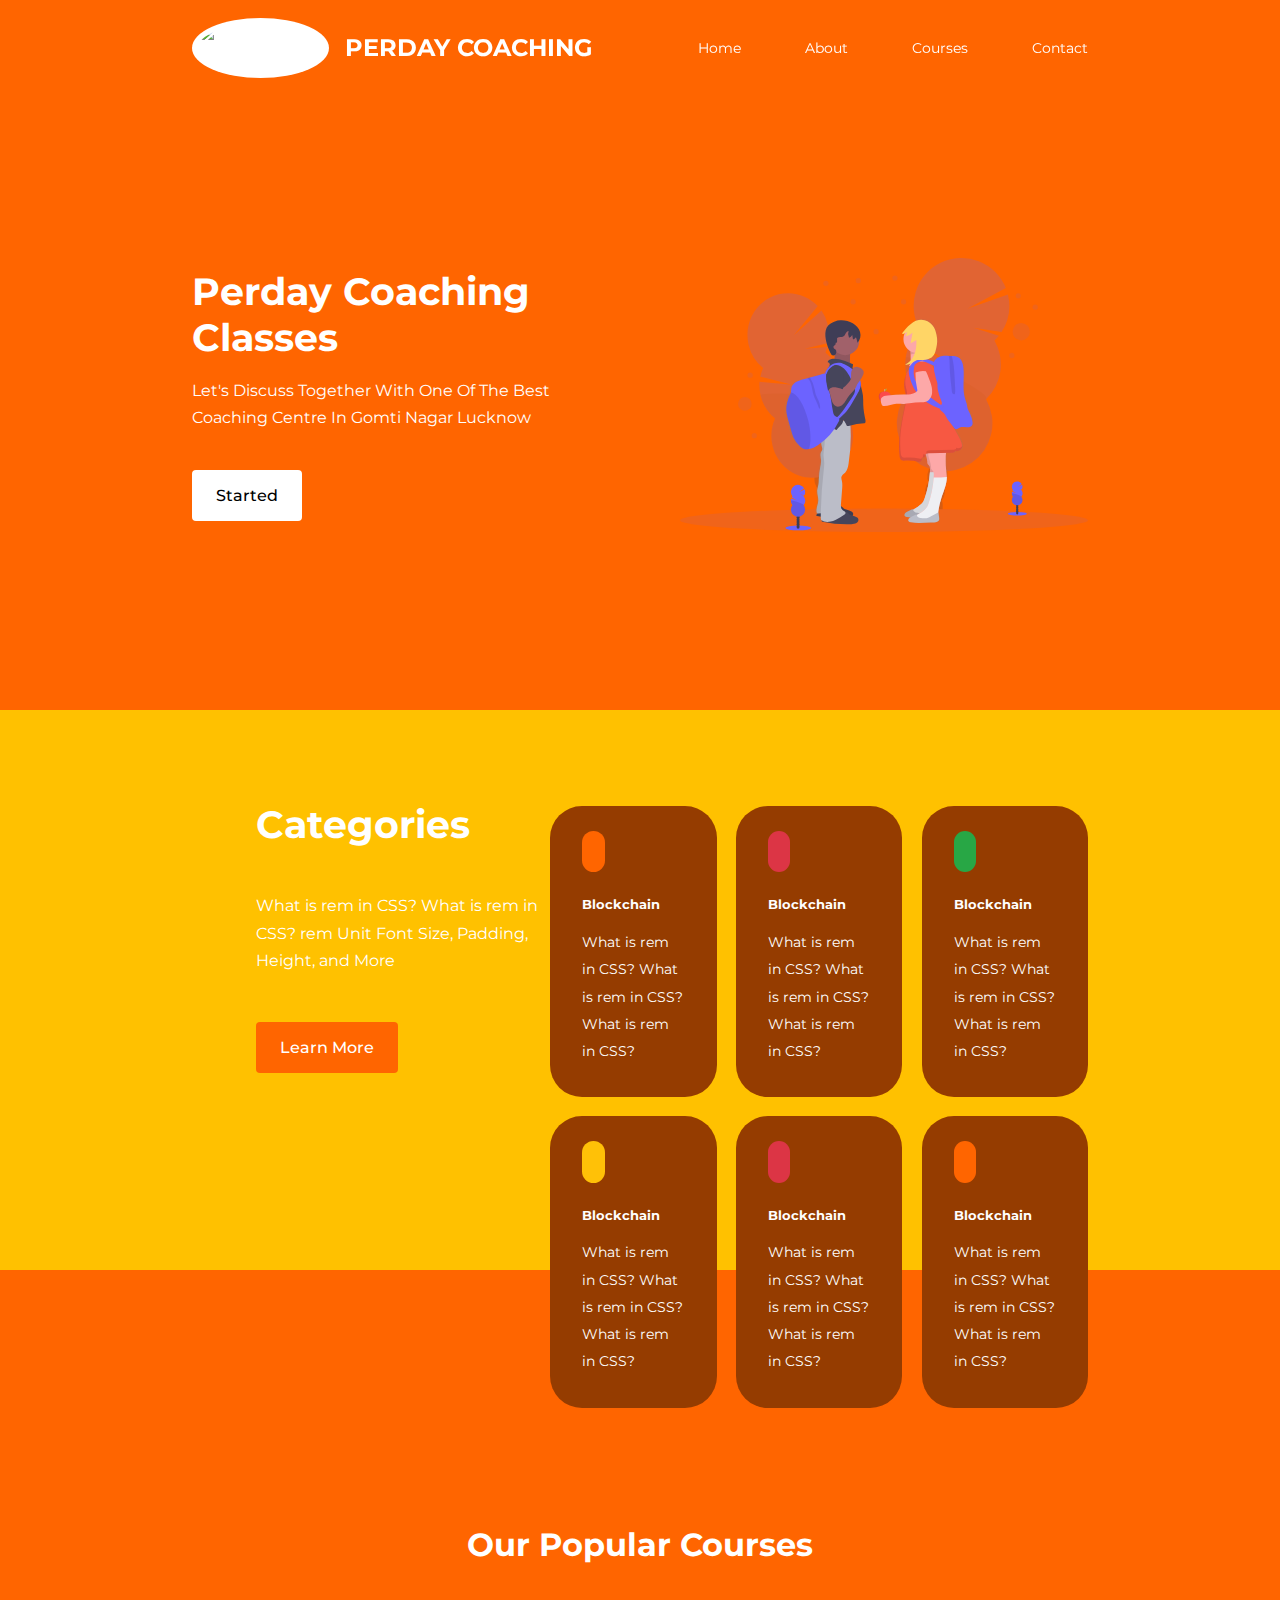
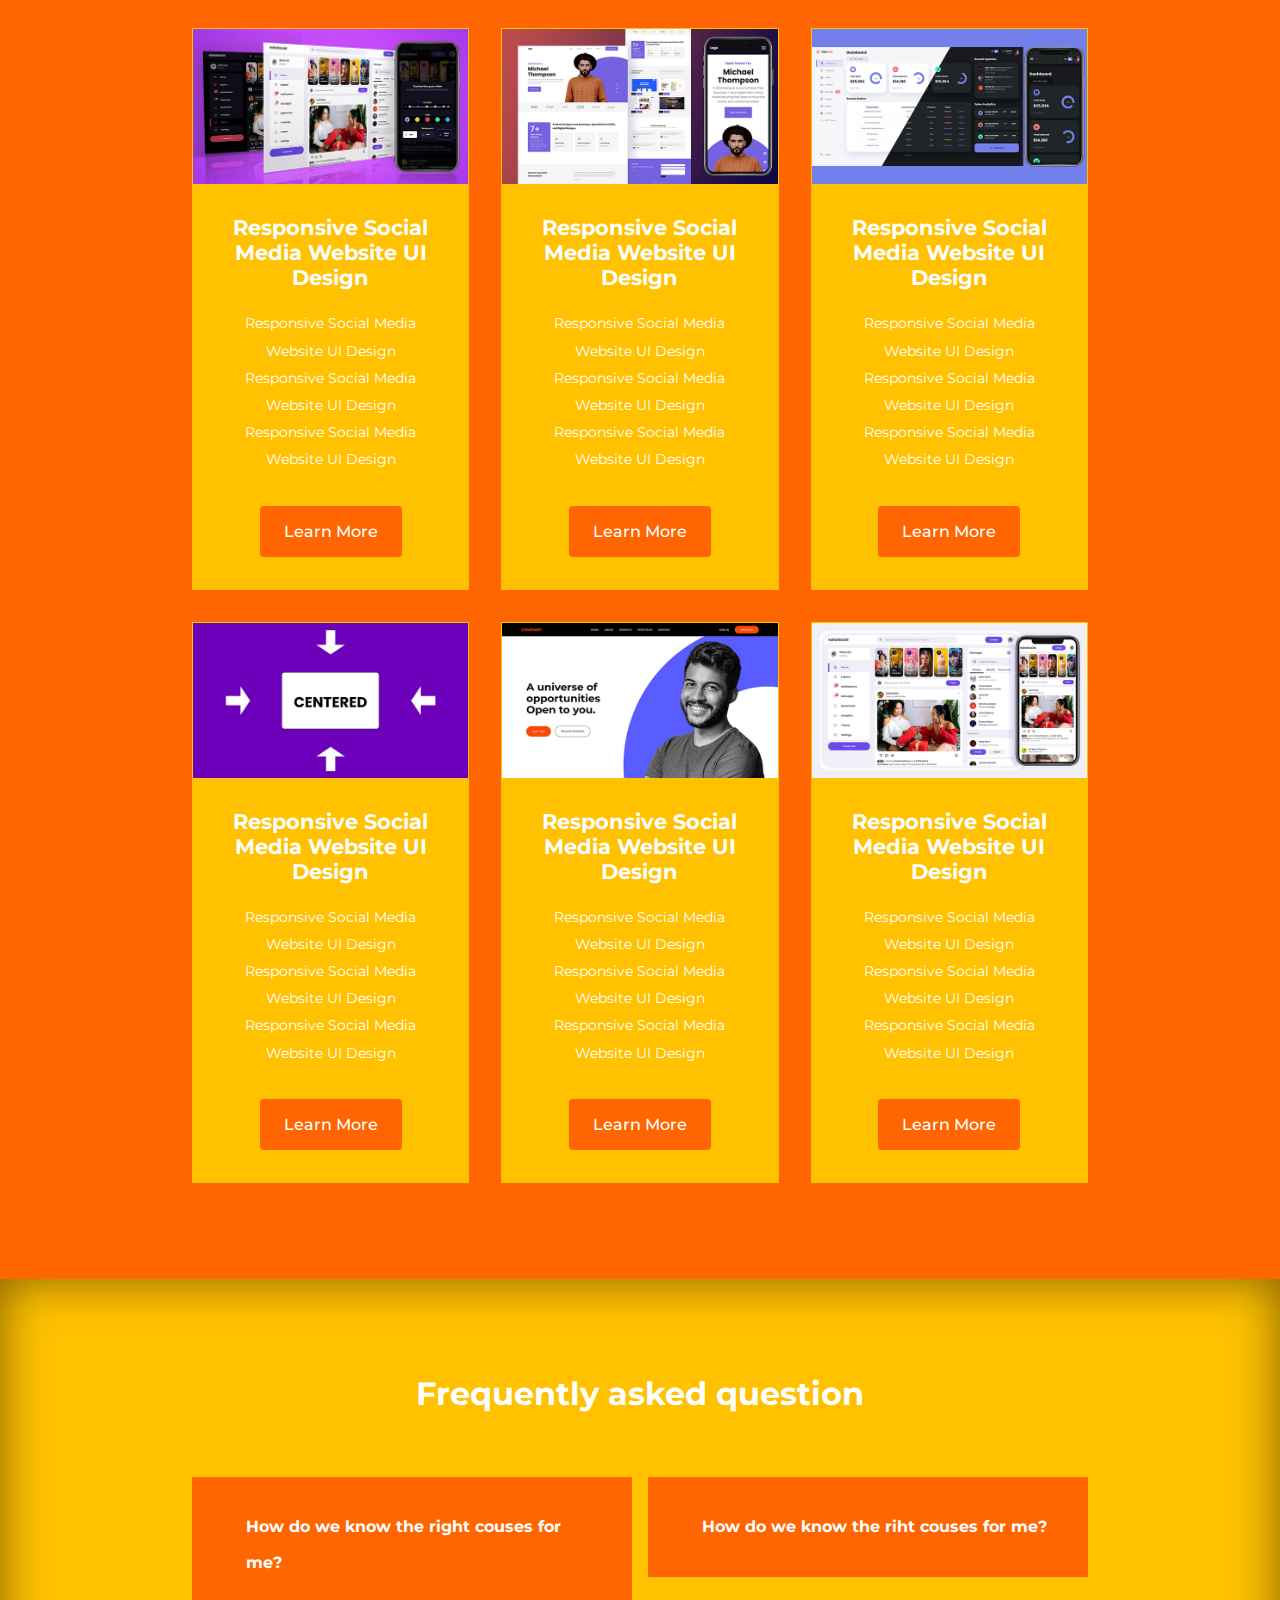
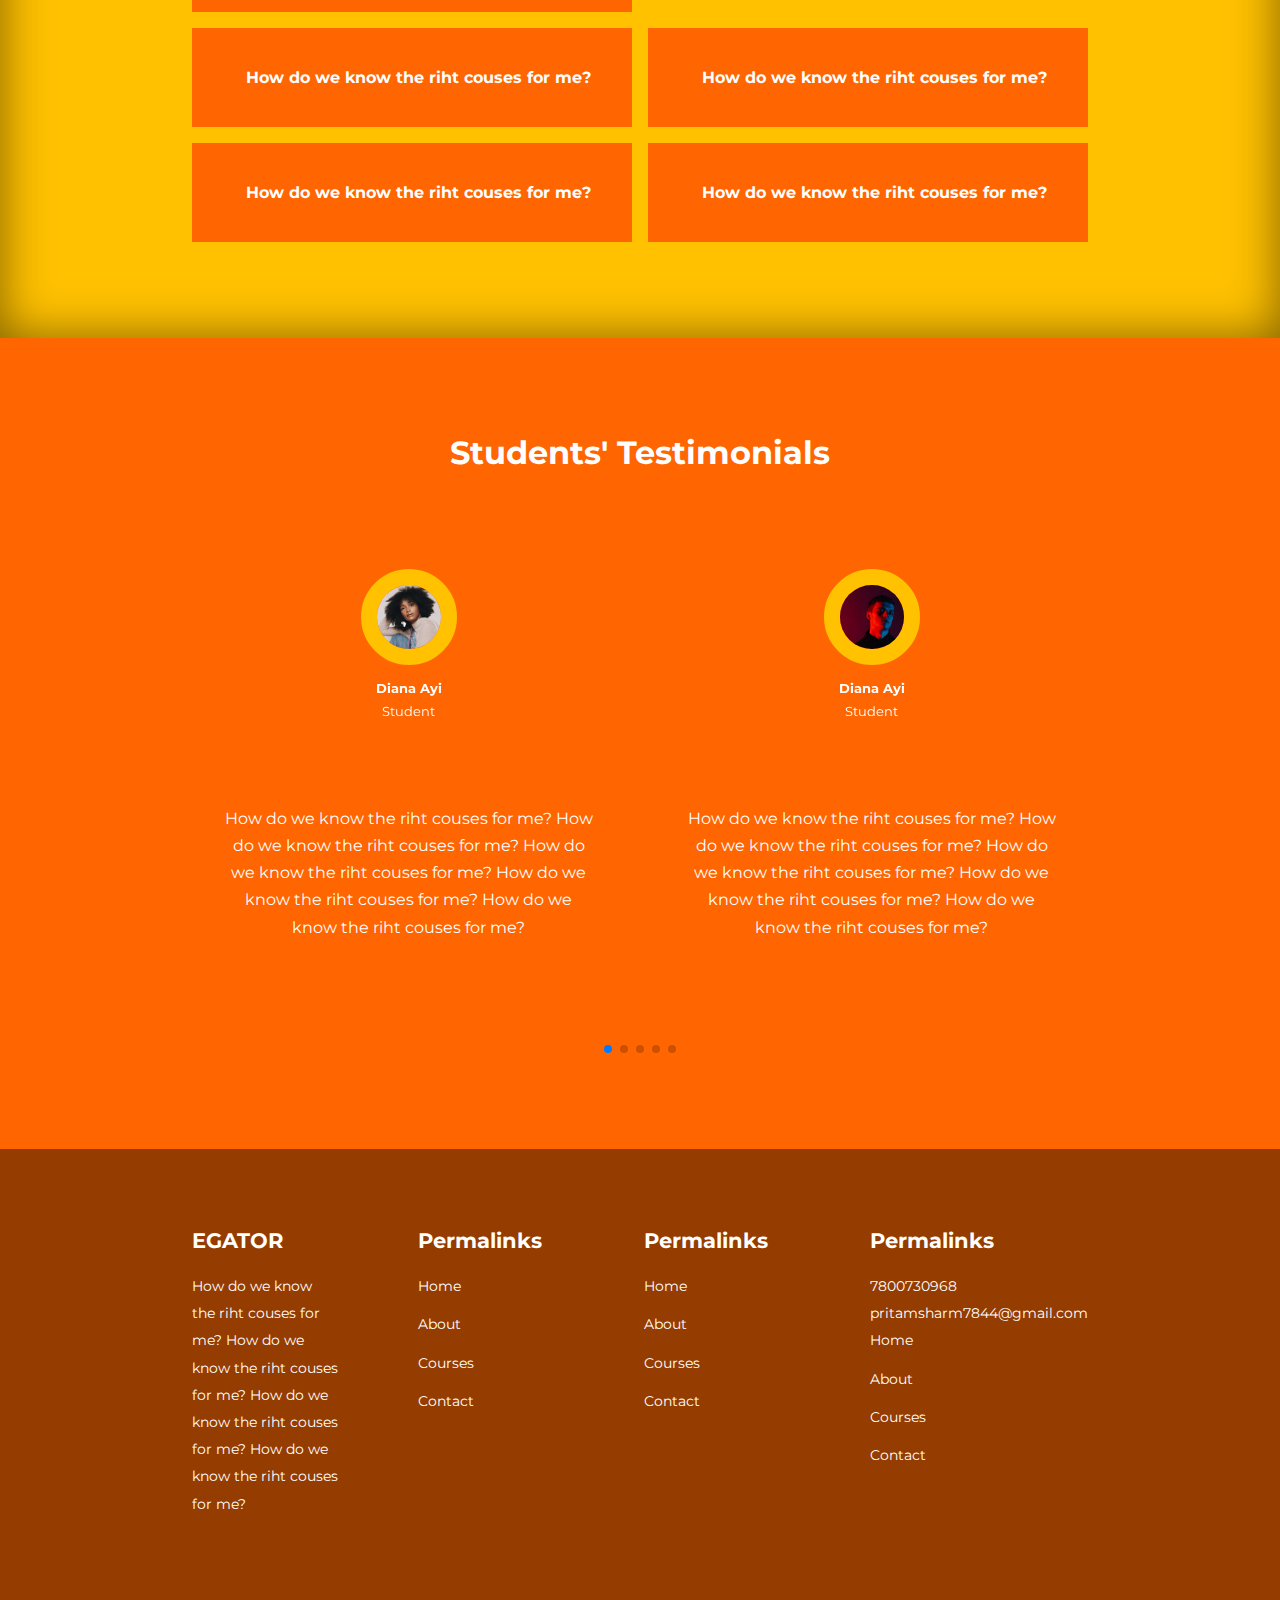
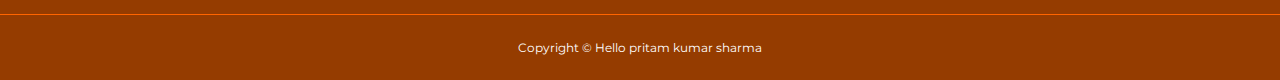
==== index.html @ e7615812 "Your commit message here" ====
<!DOCTYPE html>
<html lang="en">
  <head>
    <meta charset="UTF-8" />
    <meta name="viewport" content="width=device-width, initial-scale=1.0" />
    <title>Perday Coaching</title>
    <link rel="stylesheet" href="./css/style.css" />
    <link
      rel="stylesheet"
      href="https://unicons.iconscout.com/release/v4.0.8/css/line.css"
    />

    <link rel="preconnect" href="https://fonts.googleapis.com" />
    <link rel="preconnect" href="https://fonts.gstatic.com" crossorigin />
    <link
      href="https://fonts.googleapis.com/css2?family=Montserrat:wght@300;400;500;600;700;800;900&display=swap"
      rel="stylesheet"
    />

    <link
      rel="stylesheet"
      href="https://cdn.jsdelivr.net/npm/swiper@10/swiper-bundle.min.css"
    />
  </head>

  <body>
    <!-- <h1>This is my first education website</h1> -->
    <nav>
      <div class="container nav_container">
        <div class="nav_logo">
          <a href="index.html">
            <img
              src="../Pr1_EduResponsive/assets/logocoac.png"
              alt="SurfEdu Logo"
            />
          </a>
          <span class="nav_heading"><b>PERDAY COACHING</b></span>
        </div>
        <ul class="nav_menu">
          <li><a href="index.html">Home</a></li>
          <li><a href="about.html">About</a></li>
          <li><a href="index.html">Courses</a></li>
          <li><a href="contact.html">Contact</a></li>
        </ul>
        <button id="open-menu-btn"><i class="uil uil-bars"></i></button>
        <button id="close-menu-btn"><i class="uil uil-multiply"></i></button>
      </div>
    </nav>

    <!-- End of Navbar -->

    <header>
      <div class="container header_container">
        <div class="header_left">
          <h1>Perday Coaching Classes</h1>
          <p>
            Let's Discuss Together With One Of The Best Coaching Centre In Gomti
            Nagar Lucknow
          </p>
          <a
            href="courses.html"
            style="background-color: white; color: black"
            class="btn btn-primary"
            >Started</a
          >
        </div>
        <div class="header_right-image">
          <img src="./images/header.svg" />
        </div>
      </div>
    </header>

    <!-- End of Header?? -->

    <section class="categories">
      <div class="container categories_container">
        <div class="categories_left">
          <h1>Categories</h1>
          <p>
            What is rem in CSS? What is rem in CSS? rem Unit Font Size, Padding,
            Height, and More
          </p>
          <a href="#" class="btn">Learn More</a>
        </div>

        <div class="categories_right">
          <article class="category">
            <span class="category_icon"
              ><i class="uil uil-bitcoin-circle"></i>
            </span>
            <h5>Blockchain</h5>
            <p>What is rem in CSS? What is rem in CSS? What is rem in CSS?</p>
          </article>
          <article class="category">
            <span class="category_icon"
              ><i class="uil uil-bitcoin-circle"></i>
            </span>
            <h5>Blockchain</h5>
            <p>What is rem in CSS? What is rem in CSS? What is rem in CSS?</p>
          </article>
          <article class="category">
            <span class="category_icon"
              ><i class="uil uil-bitcoin-circle"></i>
            </span>
            <h5>Blockchain</h5>
            <p>What is rem in CSS? What is rem in CSS? What is rem in CSS?</p>
          </article>
          <article class="category">
            <span class="category_icon"
              ><i class="uil uil-bitcoin-circle"></i>
            </span>
            <h5>Blockchain</h5>
            <p>What is rem in CSS? What is rem in CSS? What is rem in CSS?</p>
          </article>
          <article class="category">
            <span class="category_icon"
              ><i class="uil uil-bitcoin-circle"></i>
            </span>
            <h5>Blockchain</h5>
            <p>What is rem in CSS? What is rem in CSS? What is rem in CSS?</p>
          </article>
          <article class="category">
            <span class="category_icon"
              ><i class="uil uil-bitcoin-circle"></i>
            </span>
            <h5>Blockchain</h5>
            <p>What is rem in CSS? What is rem in CSS? What is rem in CSS?</p>
          </article>
        </div>
      </div>
    </section>

    <!-- end of categories -->

    <section class="courses">
      <h2>Our Popular Courses</h2>

      <div class="container courses_container">
        <article class="course">
          <div class="course_image">
            <img src="./images/course1.jpg" />
          </div>
          <div class="course_info">
            <h4>Responsive Social Media Website UI Design</h4>
            <p>
              Responsive Social Media Website UI Design Responsive Social Media
              Website UI Design Responsive Social Media Website UI Design
            </p>
            <a href="courses.html" class="btn btn-primary">Learn More</a>
          </div>
        </article>
        <article class="course">
          <div class="course_image">
            <img src="./images/course2.jpg" />
          </div>
          <div class="course_info">
            <h4>Responsive Social Media Website UI Design</h4>
            <p>
              Responsive Social Media Website UI Design Responsive Social Media
              Website UI Design Responsive Social Media Website UI Design
            </p>
            <a href="courses.html" class="btn btn-primary">Learn More</a>
          </div>
        </article>
        <article class="course">
          <div class="course_image">
            <img src="./images/course3.jpg" />
          </div>
          <div class="course_info">
            <h4>Responsive Social Media Website UI Design</h4>
            <p>
              Responsive Social Media Website UI Design Responsive Social Media
              Website UI Design Responsive Social Media Website UI Design
            </p>
            <a href="courses.html" class="btn btn-primary">Learn More</a>
          </div>
        </article>
        <article class="course">
          <div class="course_image">
            <img src="./images/course4.jpg" />
          </div>
          <div class="course_info">
            <h4>Responsive Social Media Website UI Design</h4>
            <p>
              Responsive Social Media Website UI Design Responsive Social Media
              Website UI Design Responsive Social Media Website UI Design
            </p>
            <a href="courses.html" class="btn btn-primary">Learn More</a>
          </div>
        </article>
        <article class="course">
          <div class="course_image">
            <img src="./images/course5.jpg" />
          </div>
          <div class="course_info">
            <h4>Responsive Social Media Website UI Design</h4>
            <p>
              Responsive Social Media Website UI Design Responsive Social Media
              Website UI Design Responsive Social Media Website UI Design
            </p>
            <a href="courses.html" class="btn btn-primary">Learn More</a>
          </div>
        </article>
        <article class="course">
          <div class="course_image">
            <img src="./images/course6.jpg" />
          </div>
          <div class="course_info">
            <h4>Responsive Social Media Website UI Design</h4>
            <p>
              Responsive Social Media Website UI Design Responsive Social Media
              Website UI Design Responsive Social Media Website UI Design
            </p>
            <a href="courses.html" class="btn btn-primary">Learn More</a>
          </div>
        </article>
      </div>
    </section>

    <!-- End of courses -->

    <section class="faqs">
      <h2>Frequently asked question</h2>
      <div class="container faqs_container">
        <article class="faq">
          <div class="faq_icon"><i class="uil uil-plus"></i></div>
          <div class="faq_icon">
            <h4>How do we know the right couses for me?</h4>
            <p>
              How do we know the right couses for me? How do we know the right
              couses for me? How do we know the right couses for me? How do we
              know the right couses for me? How do we know the right couses for
              me?
            </p>
          </div>
        </article>

        <article class="faq">
          <div class="faq_icon"><i class="uil uil-plus"></i></div>
          <div class="faq_icon">
            <h4>How do we know the riht couses for me?</h4>
            <p>
              How do we know the riht couses for me? How do we know the riht
              couses for me? How do we know the riht couses for me? How do we
              know the riht couses for me? How do we know the riht couses for
              me?
            </p>
          </div>
        </article>

        <article class="faq">
          <div class="faq_icon"><i class="uil uil-plus"></i></div>
          <div class="faq_icon">
            <h4>How do we know the riht couses for me?</h4>
            <p>
              How do we know the riht couses for me? How do we know the riht
              couses for me? How do we know the riht couses for me? How do we
              know the riht couses for me? How do we know the riht couses for
              me?
            </p>
          </div>
        </article>

        <article class="faq">
          <div class="faq_icon"><i class="uil uil-plus"></i></div>
          <div class="faq_icon">
            <h4>How do we know the riht couses for me?</h4>
            <p>
              How do we know the riht couses for me? How do we know the riht
              couses for me? How do we know the riht couses for me? How do we
              know the riht couses for me? How do we know the riht couses for
              me?
            </p>
          </div>
        </article>

        <article class="faq">
          <div class="faq_icon"><i class="uil uil-plus"></i></div>
          <div class="faq_icon">
            <h4>How do we know the riht couses for me?</h4>
            <p>
              How do we know the riht couses for me? How do we know the riht
              couses for me? How do we know the riht couses for me? How do we
              know the riht couses for me? How do we know the riht couses for
              me?
            </p>
          </div>
        </article>

        <article class="faq">
          <div class="faq_icon"><i class="uil uil-plus"></i></div>
          <div class="faq_icon">
            <h4>How do we know the riht couses for me?</h4>
            <p>
              How do we know the riht couses for me? How do we know the riht
              couses for me? How do we know the riht couses for me? How do we
              know the riht couses for me? How do we know the riht couses for
              me?
            </p>
          </div>
        </article>
      </div>
    </section>

    <!-- this is end of faqs -->

    <section class="container testimonials_container mySwiper">
      <h2>Students' Testimonials</h2>
      <div class="swiper-wrapper">
        <article class="testimonial swiper-slide">
          <div class="avatar">
            <img src="./images/avatar1.jpg" alt="" />
          </div>
          <div class="testimonial_info">
            <h5>Diana Ayi</h5>
            <small>Student</small>
            <div class="testimonial_body">
              <p>
                How do we know the riht couses for me? How do we know the riht
                couses for me? How do we know the riht couses for me? How do we
                know the riht couses for me? How do we know the riht couses for
                me?
              </p>
            </div>
          </div>
        </article>

        <article class="testimonial swiper-slide">
          <div class="avatar">
            <img src="./images/avatar2.jpg" alt="" />
          </div>
          <div class="testimonial_info">
            <h5>Diana Ayi</h5>
            <small>Student</small>
            <div class="testimonial_body">
              <p>
                How do we know the riht couses for me? How do we know the riht
                couses for me? How do we know the riht couses for me? How do we
                know the riht couses for me? How do we know the riht couses for
                me?
              </p>
            </div>
          </div>
        </article>

        <article class="testimonial swiper-slide">
          <div class="avatar">
            <img src="./images/avatar3.jpg" alt="" />
          </div>
          <div class="testimonial_info">
            <h5>Diana Ayi</h5>
            <small>Student</small>
            <div class="testimonial_body">
              <p>
                How do we know the riht couses for me? How do we know the riht
                couses for me? How do we know the riht couses for me? How do we
                know the riht couses for me? How do we know the riht couses for
                me?
              </p>
            </div>
          </div>
        </article>

        <article class="testimonial swiper-slide">
          <div class="avatar">
            <img src="./images/avatar4.jpg" alt="" />
          </div>
          <div class="testimonial_info">
            <h5>Diana Ayi</h5>
            <small>Student</small>
            <div class="testimonial_body">
              <p>
                How do we know the riht couses for me? How do we know the riht
                couses for me? How do we know the riht couses for me? How do we
                know the riht couses for me? How do we know the riht couses for
                me?
              </p>
            </div>
          </div>
        </article>

        <article class="testimonial swiper-slide">
          <div class="avatar">
            <img src="./images/avatar5.jpg" alt="" />
          </div>
          <div class="testimonial_info">
            <h5>Diana Ayi</h5>
            <small>Student</small>
            <div class="testimonial_body">
              <p>
                How do we know the riht couses for me? How do we know the riht
                couses for me? How do we know the riht couses for me? How do we
                know the riht couses for me? How do we know the riht couses for
                me?
              </p>
            </div>
          </div>
        </article>

        <article class="testimonial swiper-slide">
          <div class="avatar">
            <img src="./images/avatar6.jpg" alt="" />
          </div>
          <div class="testimonial_info">
            <h5>Diana Ayi</h5>
            <small>Student</small>
            <div class="testimonial_body">
              <p>
                How do we know the riht couses for me? How do we know the riht
                couses for me? How do we know the riht couses for me? How do we
                know the riht couses for me? How do we know the riht couses for
                me?
              </p>
            </div>
          </div>
        </article>
      </div>
      <div class="swiper-pagination"></div>
    </section>

    <footer class="footer">
      <div class="container footer_container">
        <div class="footer_1">
          <a href="index.html" class="footer_logo" a>
            <h4>EGATOR</h4>
          </a>
          <p>
            How do we know the riht couses for me? How do we know the riht
            couses for me? How do we know the riht couses for me? How do we know
            the riht couses for me?
          </p>
        </div>

        <div class="footer_2">
          <h4>Permalinks</h4>
          <ul class="permalinks">
            <li><a href="index.html">Home</a></li>
            <li><a href="index.html">About</a></li>
            <li><a href="index.html">Courses</a></li>
            <li><a href="index.html">Contact</a></li>
          </ul>
        </div>

        <div class="footer_3">
          <h4>Permalinks</h4>
          <!-- <div>
                    <p>7800730968</p>
                    <p>pritamsharm7844@gmail.com  </p>
                </div> -->

          <ul class="permalinks">
            <li><a href="index.html">Home</a></li>
            <li><a href="index.html">About</a></li>
            <li><a href="index.html">Courses</a></li>
            <li><a href="index.html">Contact</a></li>
          </ul>
        </div>

        <div class="footer_3">
          <h4>Permalinks</h4>
          <div>
            <p>7800730968</p>
            <p>pritamsharm7844@gmail.com</p>
          </div>

          <ul class="permalinks">
            <li><a href="index.html">Home</a></li>
            <li><a href="index.html">About</a></li>
            <li><a href="index.html">Courses</a></li>
            <li><a href="index.html">Contact</a></li>
          </ul>
        </div>
      </div>
      <div class="footer_copyright">
        <small>Copyright &copy; Hello pritam kumar sharma </small>
      </div>
    </footer>

    <script src="https://cdn.jsdelivr.net/npm/swiper@10/swiper-bundle.min.js"></script>

    <script src="./main.js"></script>

    <!-- Initialize Swiper -->
    <script>
      var swiper = new Swiper(".mySwiper", {
        slidesPerView: 1,
        spaceBetween: 30,
        pagination: {
          el: ".swiper-pagination",
          clickable: true,
        },
        breakpoints: {
          600: {
            slidesPerView: 2,
          },
        },
      });
    </script>
  </body>
</html>
---- css/style.css ----
* {
    margin: 0;
    padding: 0;
    border: 0;
    outline: 0;
    text-decoration: none;
    list-style: none;
    color: white;
    box-sizing: border-box;

}

:root {
--color-success: #28a745;       /* A more traditional success green */
--color-warning: #ffc107;       /* A more vibrant warning yellow */
--color-danger: #dc3545;        /* A slightly darker red for better readability */
--color-danger-variant: rgba(220, 53, 69, 0.4); /* Adjusted to match the new danger color */
--color-white: #ffffff;         /* Pure white remains unchanged */
--color-light: rgba(255, 255, 255, 0.6); /* Slightly less transparent for better readability */
--color-black: #000000;
  --color-primary: #FF6500;       /* A slightly darker and softer blue */
--color-bg: #FF6500;            /* A dark grey for a neutral background */
--color-bg1: #FFC100;           /* A medium grey for a softer contrast */
--color-bg2: #953c00;   


/* --color-bg2: #ffc107;    */

    --container-width-lg: 70%;
    --container-width-md: 90%;
    --container-width-sm: 94%;

    --transition: all 400ms ease;
    /* font-size: 1rem; */


}

body {
    font-family: "Montserrat", sans-serif;
    line-height: 1.7rem;
    columns: var(--color-white);
    background: var(--color-bg);
}

.container {
    width: var(--container-width-lg);
    margin: 0 auto;

}

section {
    padding: 6rem 0;
}

section h2 {
    text-align: center;
    margin-bottom: 4rem;
}

h1,
h2,
h3,
h4,
h5 {
    line-height: 1.2;

}

h1 {
    font-size: 2.4rem;
}

h2 {
    font-size: 2rem;

}

h3 {
    font-size: 1.6rem;

}

h4 {
    font-size: 1.3rem;

}


a {
    color: var(--color-white);
}

img {
    width: 100%;
    display: block;
    object-fit: cover;
}

.btn {
    display: inline-block;
    background: var(--color-white);
    color: var(--color-black);
    padding: 1rem 2rem;
    border: 1px solid transparent;
    font-weight: 500;
    transition: var(--transition);
}

.btn:hover {
    background: transparent;
    color: white;
    border-color: var(--color-white);

}

.btn-primary {
    background: var(--color-danger);
    color: var(--color-white);

}














/* navbar */


nav {
    background: transparent;
    width: 100%;
    height: 6rem;
    position: fixed;
    top: 0;
    z-index: 11;
    transition: var(--transition);
}

.window-scroll {
    background: var(--color-bg);
    box-shadow: 0 1rem 2rem rgba(0, 0, 0, 0.2);
}

.nav_container {
    height: 100%;
    display: flex;
    justify-content: space-between;
    align-items: center;
}

.nav_logo {
    display: flex;
    align-items: center;
}

.nav_logo img {
    height: 60px; /* Adjust the height as needed */
    width: auto;  /* Maintain aspect ratio */
    background-color: #ffffff;
    padding: 6px;
    border-radius: 50%;
}

.nav_heading {
    font-size: 1.5rem; /* Adjust the size as needed */
    color: var(--color-white);
    margin-left: 1rem; /* Space between the logo and the heading */
}

nav button {
    display: none;
}

.nav_menu {
    display: flex;
    align-items: center;
    gap: 4rem;
}

.nav_menu a {
    font-size: 0.9rem;
    color: var(--color-white);
    transition: var(--transition);
}

.nav_menu a:hover {
    color: var(--color-bg2);
}

/* Header */


header {
    position: relative;
    top: 5rem;
    overflow: hidden;
    height: 70vh;
    margin-bottom: 5rem;
}

.header_container {
    display: grid;
    grid-template-columns: 1fr 1fr;
    align-items: center;
    gap: 5rem;
    height: 100%;
}

.header_left p {
    margin: 1rem 0 2.4rem;

}

/* category */


.categories {
    background: var(--color-bg1);
    height: 35rem;
}


.categories h1 {
    line-height: 1;
    margin-bottom: 3rem;
}

.categories_container {
    display: grid;
    grid-template-columns: 40% 60%;
    /* gap: 4rem; */
}

.categories_left {
    margin-left: 4rem;
}

.categories_left p {
    margin: 1rem 0 3rem;
}

.categories_right {
    display: grid;
    grid-template-columns: repeat(3, 1fr);
    gap: 1.2rem;


}

.category {
    background: var(--color-bg2);
    padding: 2rem;
    border-radius: 2rem;
    transition: var(--transition);
}

.category:hover {
    box-shadow: 0 3rem 3rem rgba(0, 0, 0, 0.3);
    z-index: 1;
}

.category:nth-child(2) .category_icon {
    background: var(--color-danger);
}

.category:nth-child(3) .category_icon {
    background: var(--color-success);
}

.category:nth-child(4) .category_icon {
    background: var(--color-warning);
}

.category:nth-child(5) .category_icon {
    background: var(--color-danger);
}

.category_icon {
    background: var(--color-primary);
    padding: 0.7rem;
    border-radius: 0.9rem;
}

.category h5 {
    margin: 2rem 0 1rem;
}

.category p {
    font-size: 0.85rem;
}

/* Popular coureses */


.courses {
    margin-top: 10rem;
}

.courses_container {
    display: grid;
    grid-template-columns: repeat(3, 1fr);
    gap: 2rem;
}

.course {
    background: var(--color-bg1);
    text-align: center;
    border: 1px solid transparent;
    transition: var(--transition);
}

.course:hover {
    background: transparent;
    border-color: var(--color-primary);
}

.course_info {
    padding: 2rem;
}

.course_info p {
    margin: 1.2rem 0 2rem;
    font-size: 0.9rem;
}

/* fqaq */

.faqs {
    background: var(--color-bg1);
    box-shadow: inset 0 0 3rem rgba(0, 0, 0, 0.5);
}

.faqs_container {
    display: grid;
    grid-template-columns: 1fr 1fr;
    gap: 1rem;
}

.faq {
    padding: 2rem;
    display: flex;
    align-items: center;
    gap: 1.4rem;
    height: fit-content;
    background: var(--color-primary);
    cursor: pointer;
}

.faq h4 {
    font-size: 1rem;
    line-height: 2.2;
}

.faq_icon {
    align-self: flex-start;
    font-size: 1.2rem;
}

.faq p {
    margin-top: 0.8rem;
    display: none;
    transition: var(--transition);
}

.faq.open p {
    display: block;
}

/* Testimonials */

.testimonials_container {
    overflow-x: hidden;
    position: relative;
    margin-bottom: 5rem;

}

.testimonial {
    padding-top: 2rem;
}

.avatar {
    width: 6rem;
    height: 6rem;
    border-radius: 50%;
    overflow: hidden;
    margin: 0 auto 1rem;
    border: 1rem solid var(--color-bg1);

}

.testimonial_info {
    text-align: center;
}

.testimonial_body {
    background: var(--color-primary);
    padding: 2rem;
    margin-top: 3rem;
    position: relative;
}

.testimonial_body::before {
    content: "";
    display: block;
    background: linear-gradient(135deg, transparent,
            var(--color-primary),
            var(--color-primary),
            var(--color-primary));
    width: 3rem;
    height: 3rem;
    position: absolute;
    left: 50%;
    top: -1.5rem;
    transform: rotate(45deg);
}


/* footer parts */

.footer {
    background: var(--color-bg2);
    padding-top: 5rem;
    font-size: 0.9rem;

}


.footer_container {
    display: grid;
    grid-template-columns: repeat(4, 1fr);
    gap: 5rem;
}

.footer_container>div h4 {
    margin-bottom: 1.2rem;
}

.footer_1 p {
    margin: 0 0 2rem;

}

footer ul li {
    margin-bottom: 0.7rem;
}

footer ul li a:hover {
    text-decoration: underline;
}

.footer_socials {
    display: flex;
    gap: 1rem;
    font-size: 1.2rem;
    margin-top: 2rem;

}

.footer_copyright {
    text-align: center;
    margin-top: 4rem;
    padding: 1.2rem 0;
    border-top: 1px solid var(--color-bg);
}



/* media queries (Tablets) */

@media screen and (max-width:1024px) {
    .container {
        width: var(--container-width-md);
    }

    h1 {
        font-size: 2.2rem;
    }

    h2 {
        font-size: 1.7rem;
    }

    h3 {
        font-size: 1.4rem;
    }

    h4 {
        font-size: 1.2rem;
    }

    nav button {
        display: inline-block;
        background: transparent;
        font-size: 1.8rem;
        color: var(--color-white);
        cursor: pointer;
    }

    nav button#close-menu-btn {
        display: none;
    }

    .nav_menu {
        position: fixed;
        top: 5rem;
        right: 5%;
        height: fit-content;
        width: 18rem;
        flex-direction: column;
        gap: 0;
        display: none;
    }

    .nav_menu li {
        width: 100%;
        height: 5.8rem;
        animation: animateNavItems 400ms linear forwards;
        transform-origin: top right;
        opacity: 0;
    }

    .nav_menu li:nth-child(2) {
        animation-delay: 200ms;
    }

    .nav_menu li:nth-child(3) {
        animation-delay: 400ms;
    }

    .nav_menu li:nth-child(4) {
        animation-delay: 600ms;
    }

    @keyframes animateNavItems {
        0% {
            transform: rotateZ(-90deg);

        }

        100% {
            transform: rotateZ(0);
            opacity: 1;
        }
    }

    .nav_menu li a {
        background: var(--color-primary);
        box-shadow: -4rem 6rem 10rem rgba(0, 0, 0, 0.6);
        width: 100%;
        height: 100%;
        display: grid;
        place-items: center;


    }

    l .nav_menu li a:hover {
        background: var(--color-bg1);
        color: var(--color-white);
    }

    /* **************HEADER***************** */



    header {
        height: 52vh;
        margin-bottom: 4ren;
    }

    .header_container {
        gap: 0;
        padding-bottom: 3rem;
    }


    /* **************Categories***************** */

    .categories {
        height: auto;
    }

    .categories_container {
        grid-template-columns: 1fr;
        gap: 3rem;
    }

    .categories_left {
        margin-right: 0;
    }

    /* **************Coureses***************** */


    .courses {
        margin-top: 0;
    }

    .courses_container {
        grid-template-columns: 1fr 1fr;
    }

    /* **************faqs***************** */
    .faqs_container {
        grid-template-columns: 1fr;
    }

    .faq {
        padding: 1.5rem;
    }

    /* **************testimonials***************** */
    .footer_container {
        grid-template-columns: 1fr 1fr;
    }



    .contactContainer {
        flex-direction: column;
        align-items: stretch; 
    }
}

@media screen and (max-width: 600px){
  .container{
    width: var(--container-width-sm);
  }


      /* **************Navbar***************** */
    .nav_menu{
        right: 3%;
    }

    header{
      height: 100vh;
    }

    .header_container{
        grid-template-columns: 1fr;
        text-align: center;
        margin-top:0 ;
    }

    .header_left p{

     margin-bottom: 1.3rem;
    }

        /* **************Categories***************** */

    .categories_right{
        grid-template-columns: 1fr 1fr;
        gap: 0.7rem;
    }

    .category{
        padding: 1rem;

    }
    .category_icon{
        margin-top: 4px;
        display: inline-block;
    }
    /* **************popular courses***************** */

    .courses_container{
        grid-template-columns: 1fr;
    }

        /* **************Testimonials***************** */
   .testimonial_body{
    padding: 1.2rem;
   }

       /* **************footer***************** */
.footer_container{
    grid-template-columns: 1fr;
    text-align: center;
    gap: 2rem;
}

.footer_1 p{
    margin: 1rem auto;
}
.footer_socials{
   justify-content:center ;
}

    .contactContainer {
        flex-direction: column;
        align-items: stretch; /* Ensures each item stretches to full width */
    }

    .left {
        margin-right: 0; /* Remove margin on smaller devices */
        margin-bottom: 2rem; /* Add margin between left and right containers */
    }

    .right {
        margin-bottom: 2rem; /* Add margin between left and right containers */
    }
}






/* contact form  */



.contact {
    padding: 2rem 0;
    background-color: var(--color-bg);
    color: black;

}

.contact h2 {
    text-align: center;
    margin-bottom: 2rem;
    color: var(--color-white);
    margin-top: 100px;
    background-color:  rgb(246, 98, 0);
    padding: 10px;
 
}

.contact_form {
    max-width: 600px;
    margin: 0 auto;
    background: var(--color-bg1);
    padding: 2rem;
    border-radius: 8px;
    box-shadow: 0 1rem 2rem rgba(0, 0, 0, 0.2);
}

.form_group {
    margin-bottom: 1rem;
}

.form_group label {
    display: block;
    margin-bottom: 0.1rem;
    color: var(--color-black);
}

.form_group input,
.form_group textarea {
    width: 100%;
    padding: 0.75rem;
    border: 1px solid var(--color-light);
    border-radius: 4px;
    background: var(--color-white);
    color: var(--color-black);
}

.form_group input::placeholder,
.form_group textarea::placeholder {
    color: var(--color-black);
}

.form_group input:focus,
.form_group textarea:focus {
    border-color: var(--color-primary);
    outline: none;
}

.btn {
    display: inline-block;
    background: var(--color-primary);
    color: var(--color-white);
    padding: 0.75rem 1.5rem;
    border: none;
    border-radius: 4px;
    cursor: pointer;
    transition: var(--transition);
    text-align: center;
}

.btn:hover {
    background: var(--color-warning);
}
.contactContainer {
    display: flex;
    justify-content: space-between;
}

.left {
    /* background-color: #28a745; */
    flex: 1;
    margin-right: 10rem;
    margin-top: 100px;
}

.right {
    flex: 2;
}
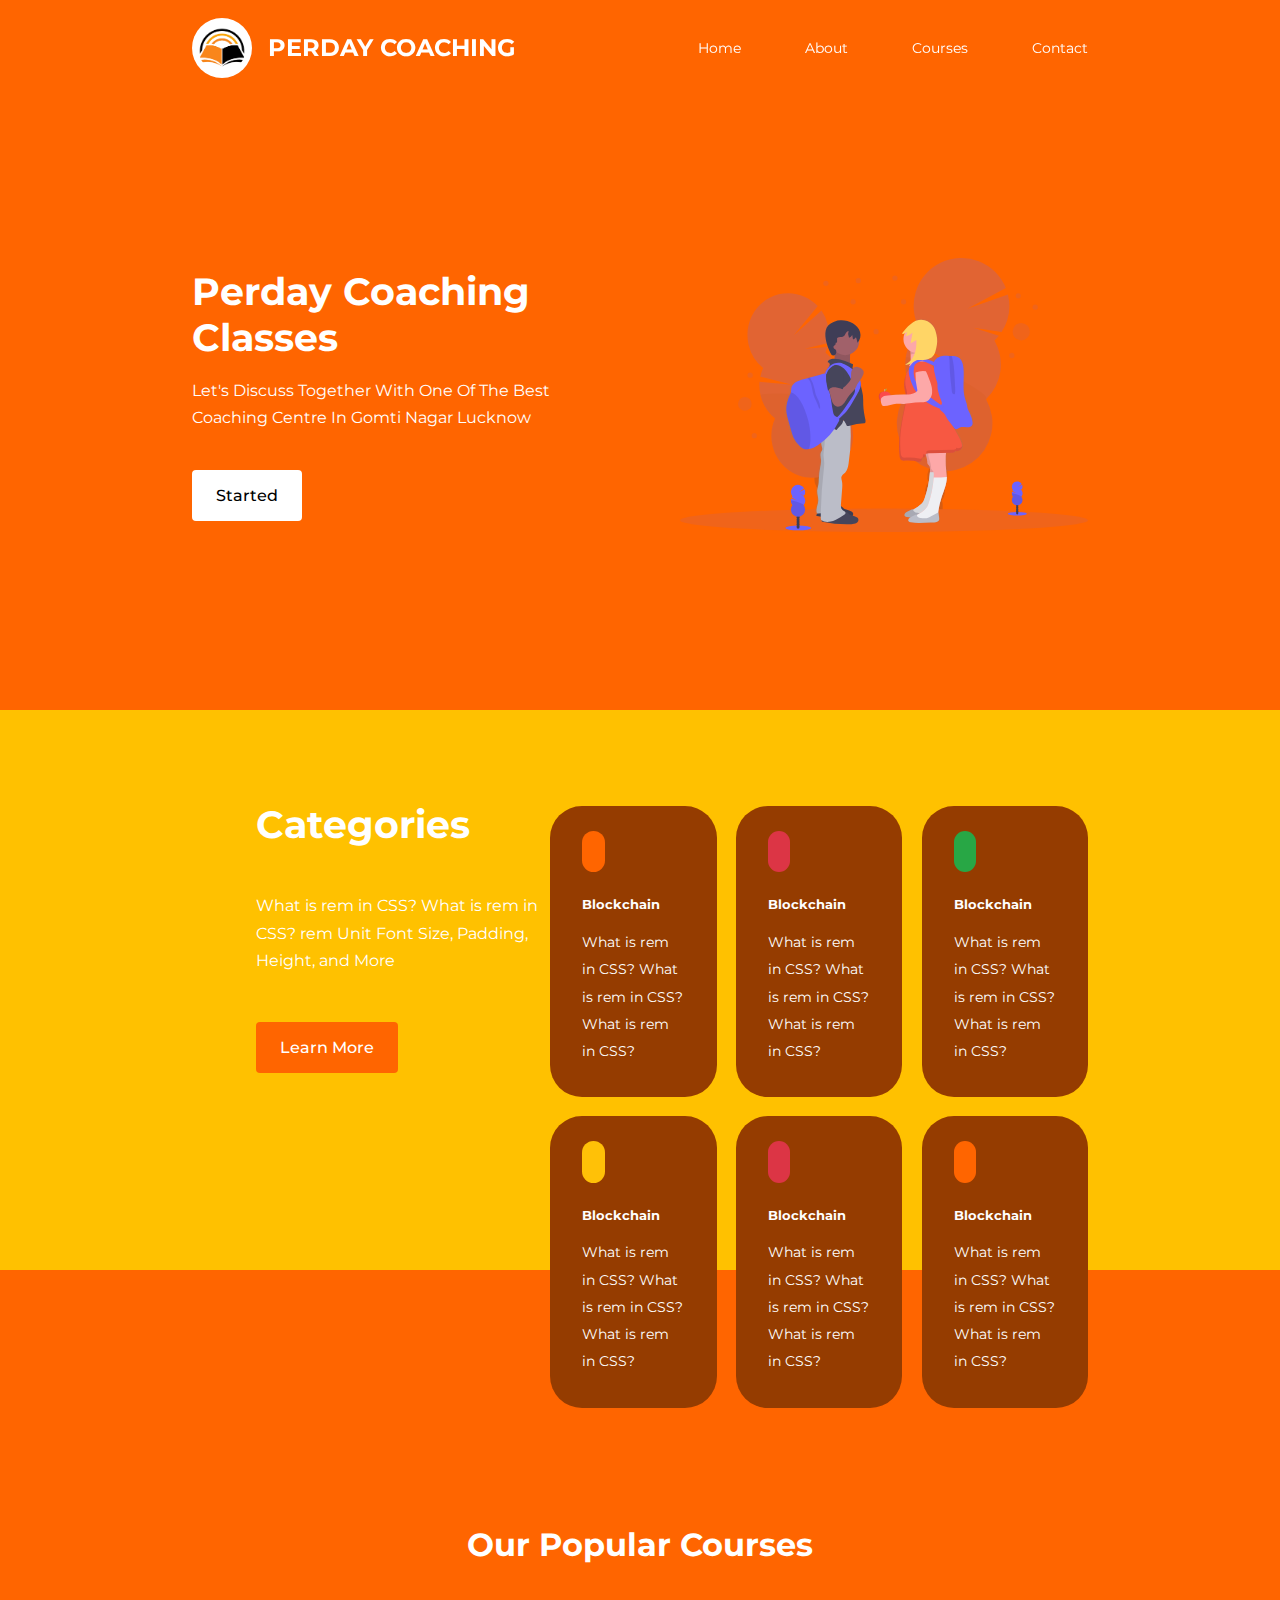
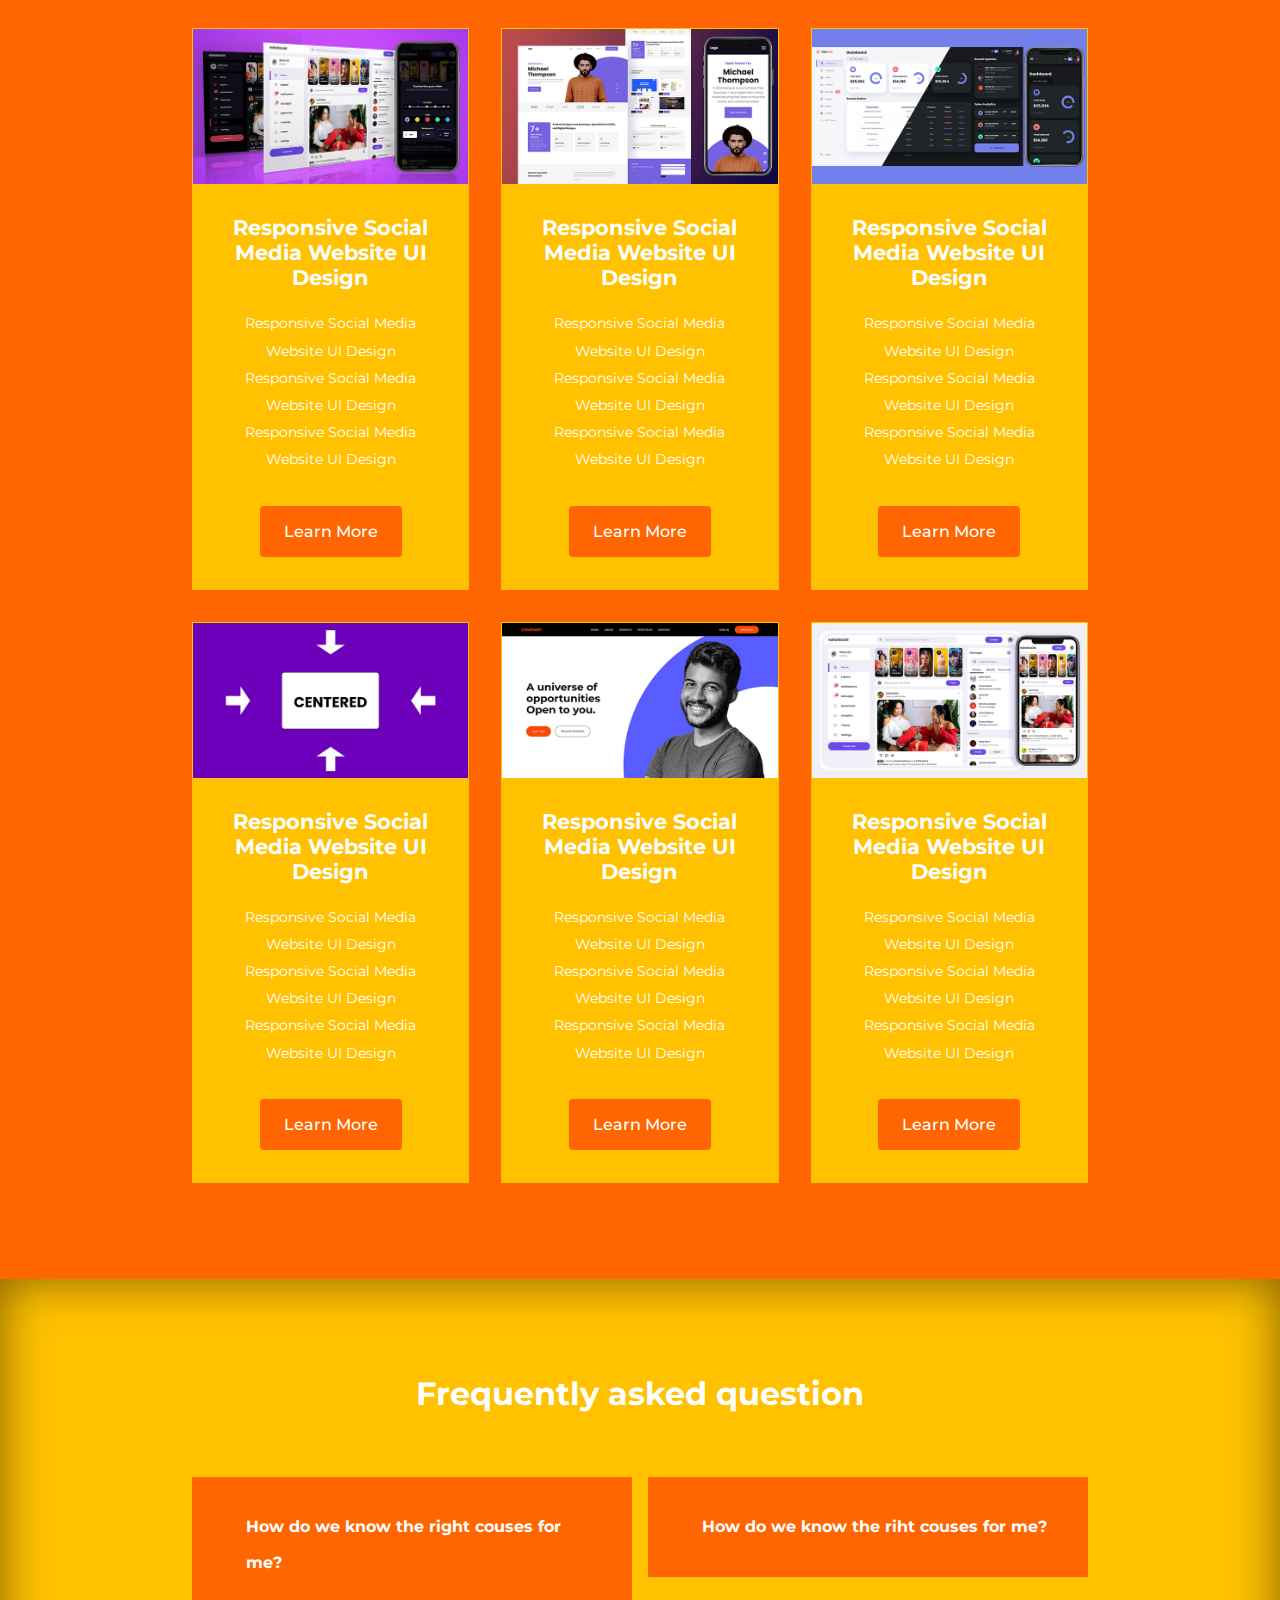
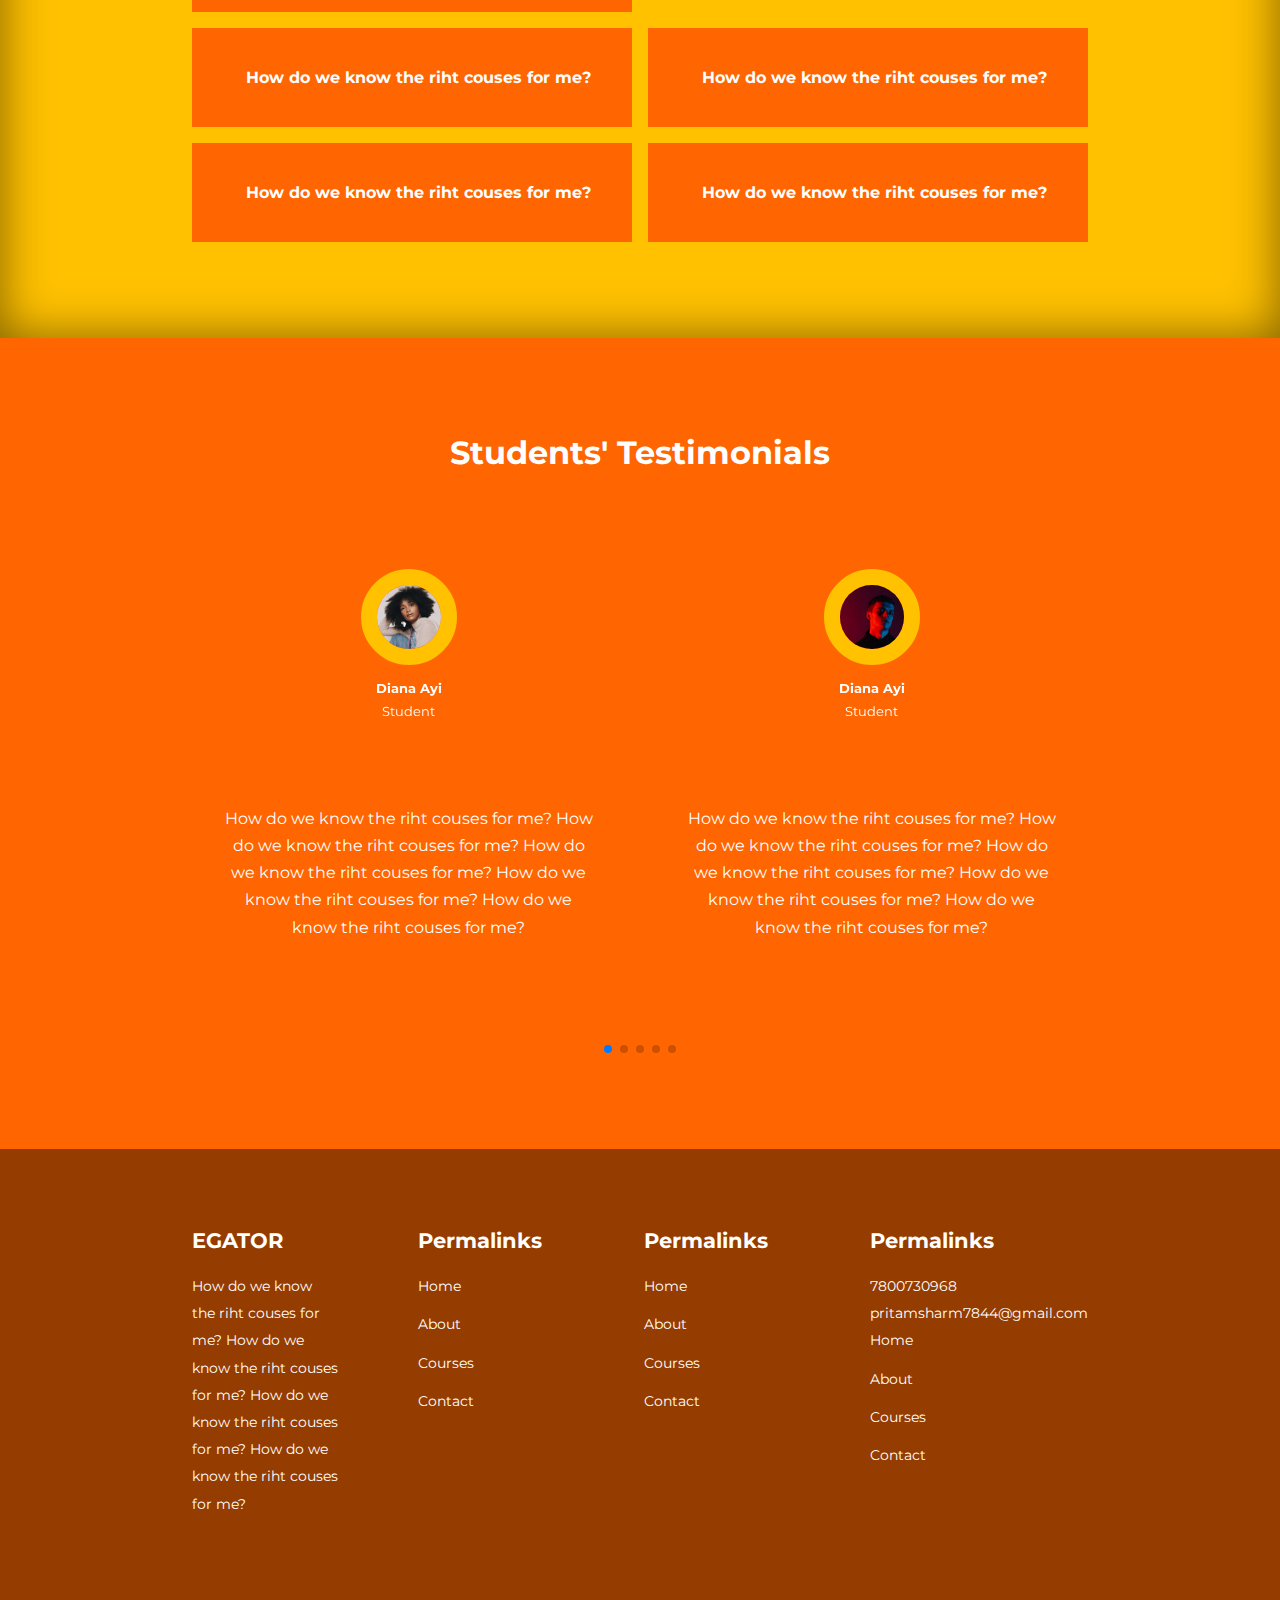
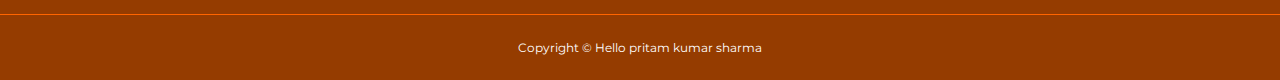
==== commit b441773c: "hello pritam" ====
--- a/index.html
+++ b/index.html
@@ -29,10 +29,7 @@
       <div class="container nav_container">
         <div class="nav_logo">
           <a href="index.html">
-            <img
-              src="../Pr1_EduResponsive/assets/logocoac.png"
-              alt="SurfEdu Logo"
-            />
+            <img src="/assets/logocoac.png" alt="SurfEdu Logo" />
           </a>
           <span class="nav_heading"><b>PERDAY COACHING</b></span>
         </div>
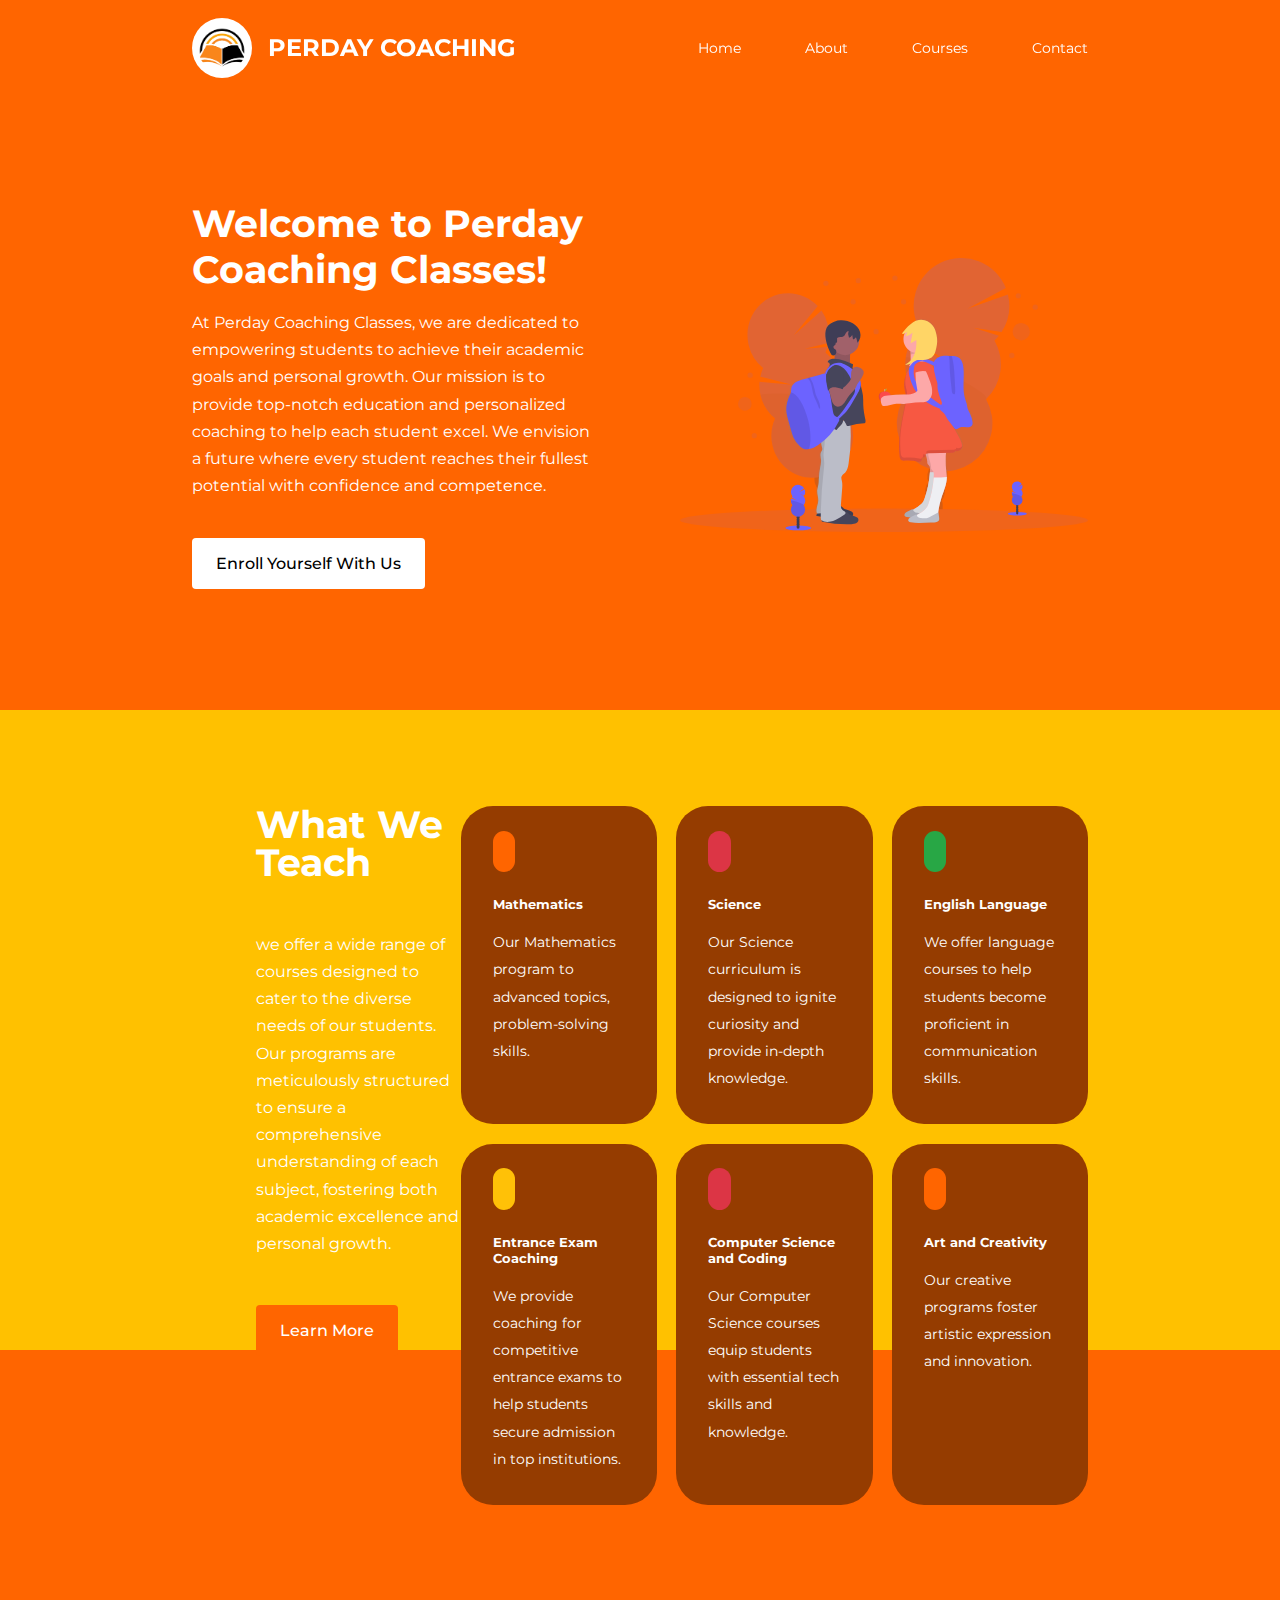
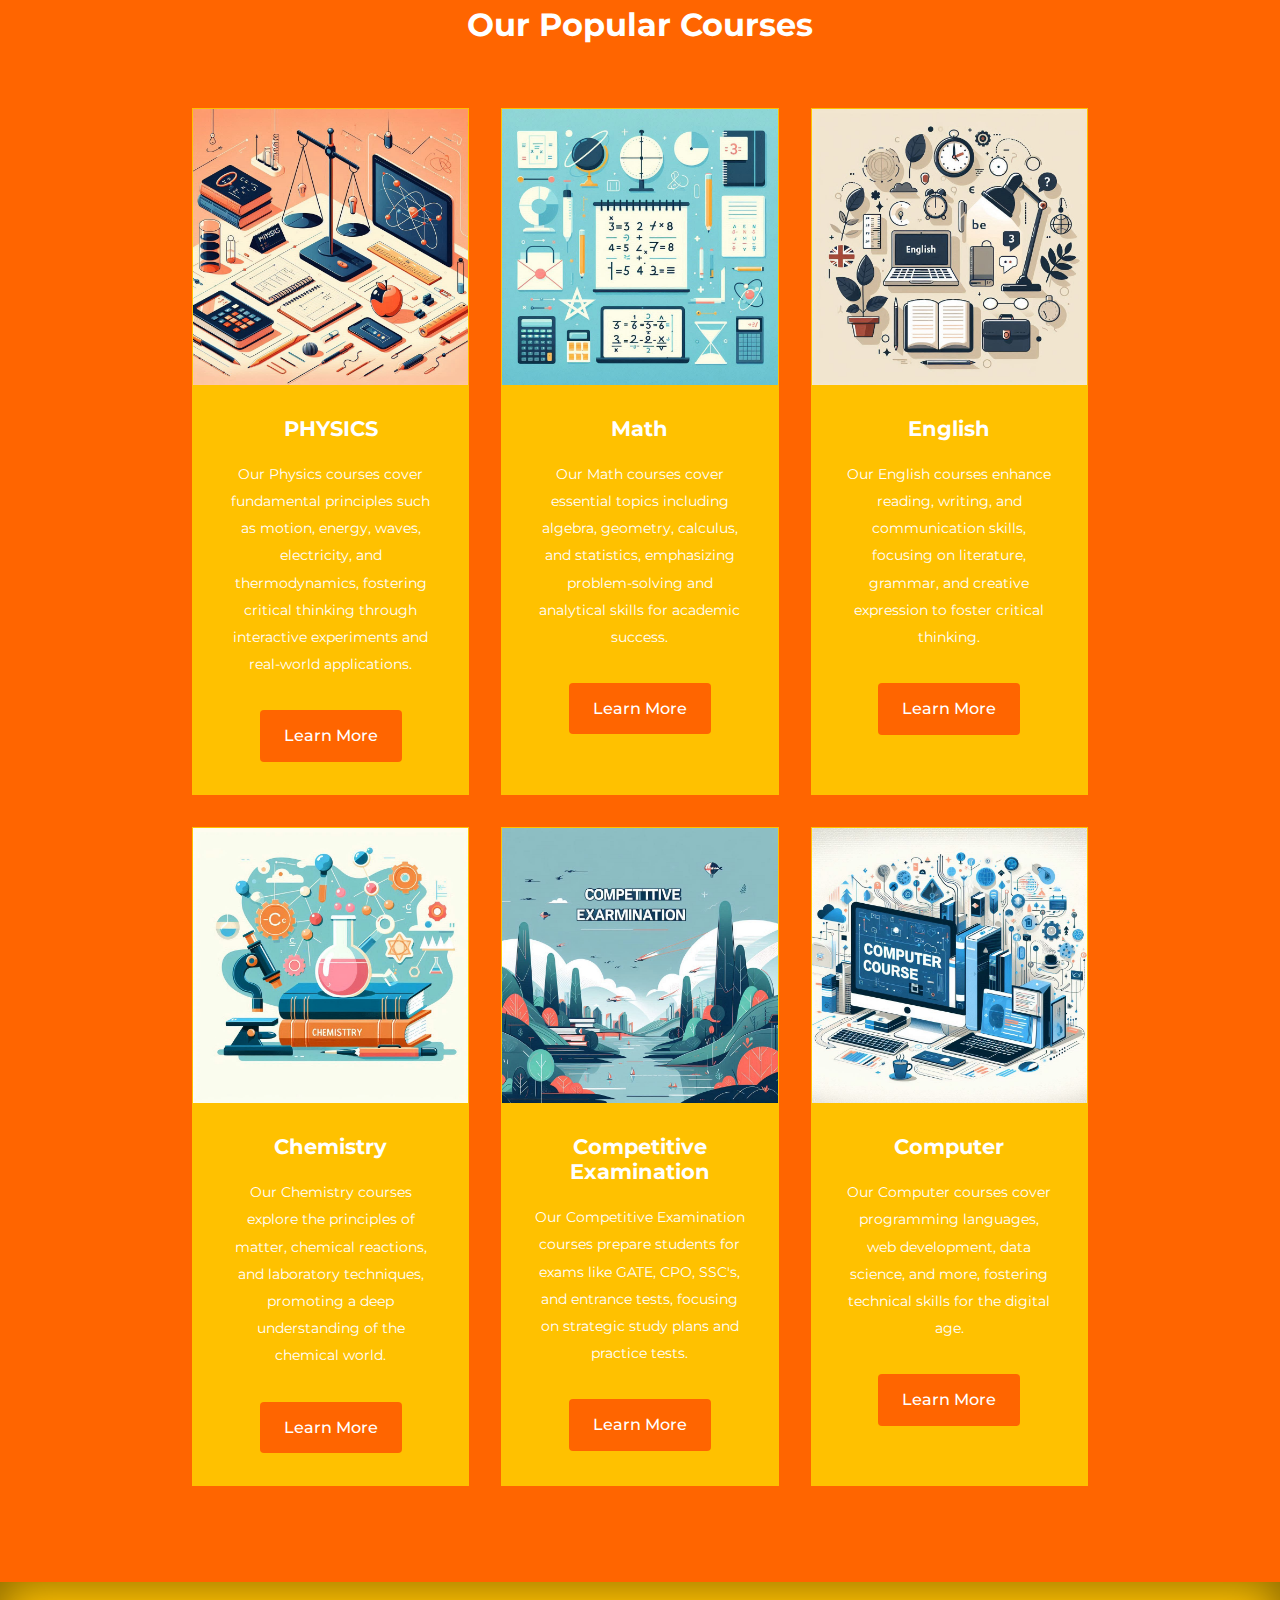
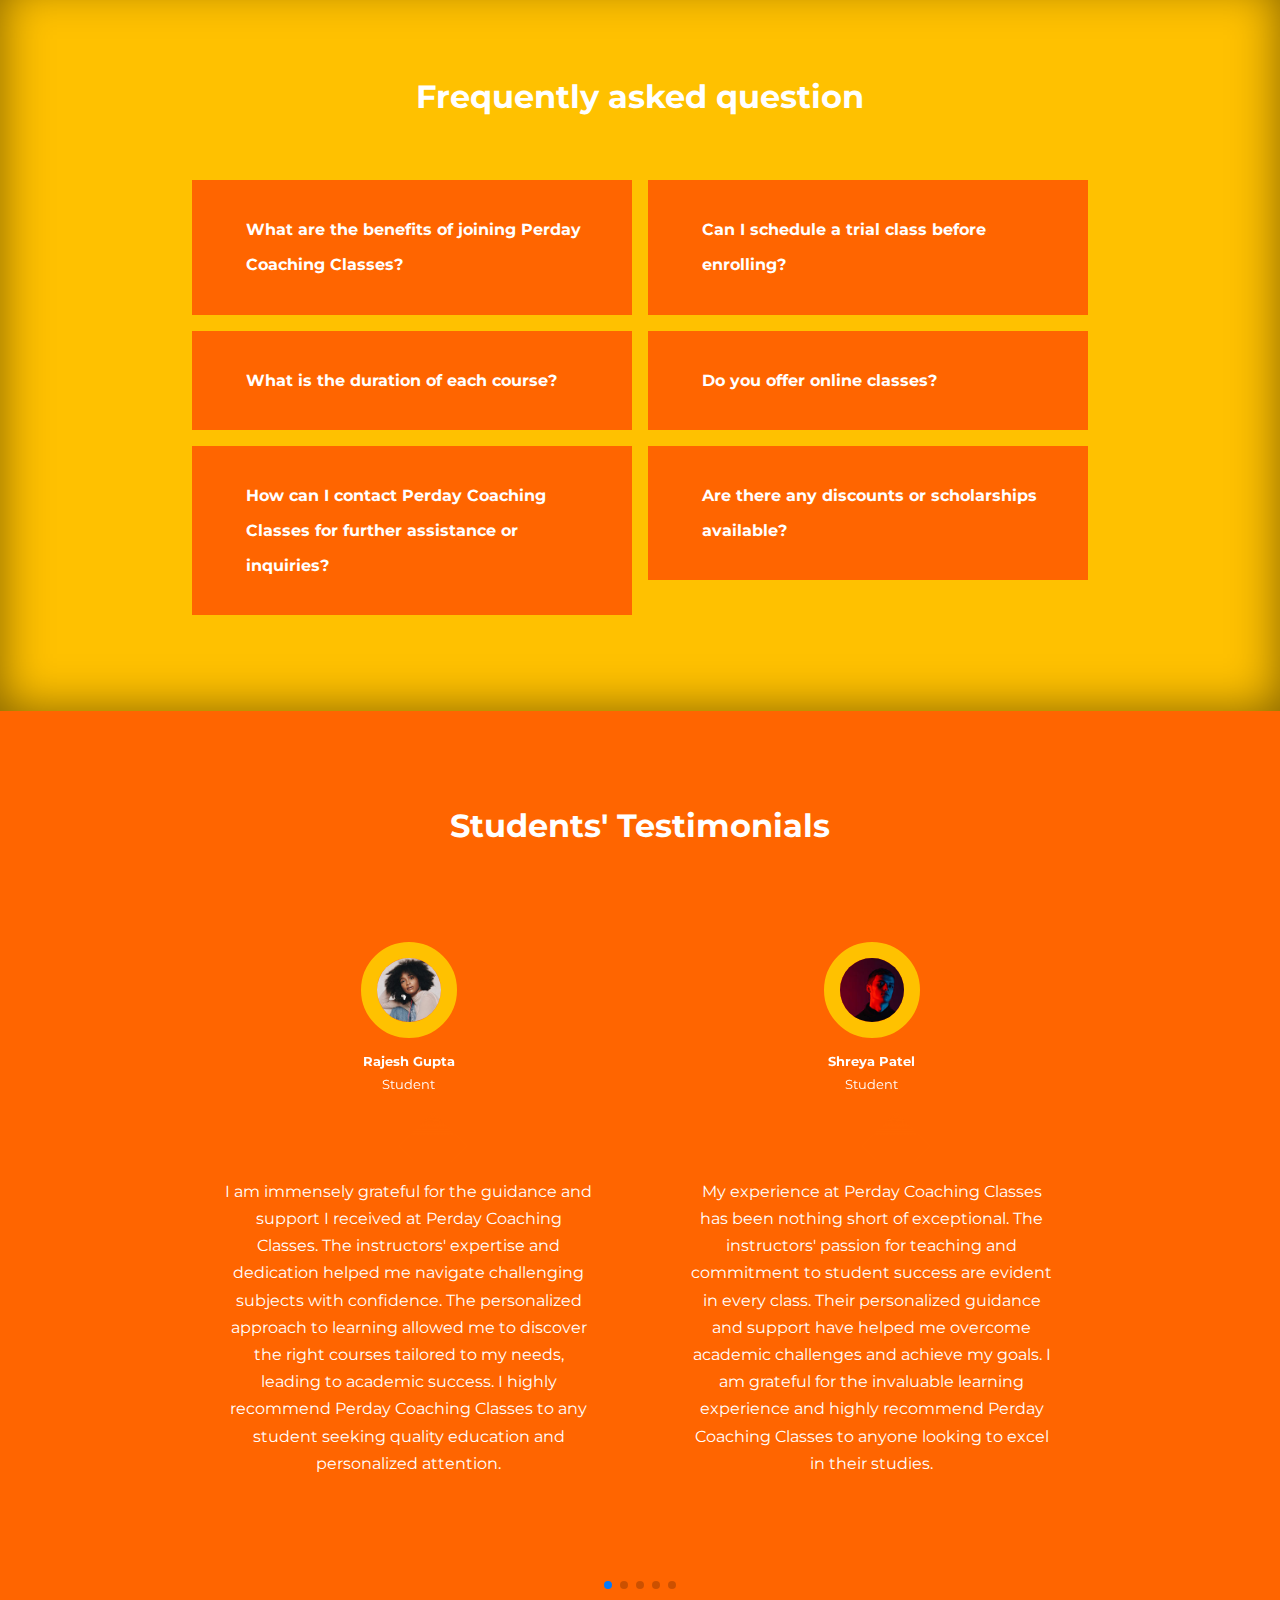
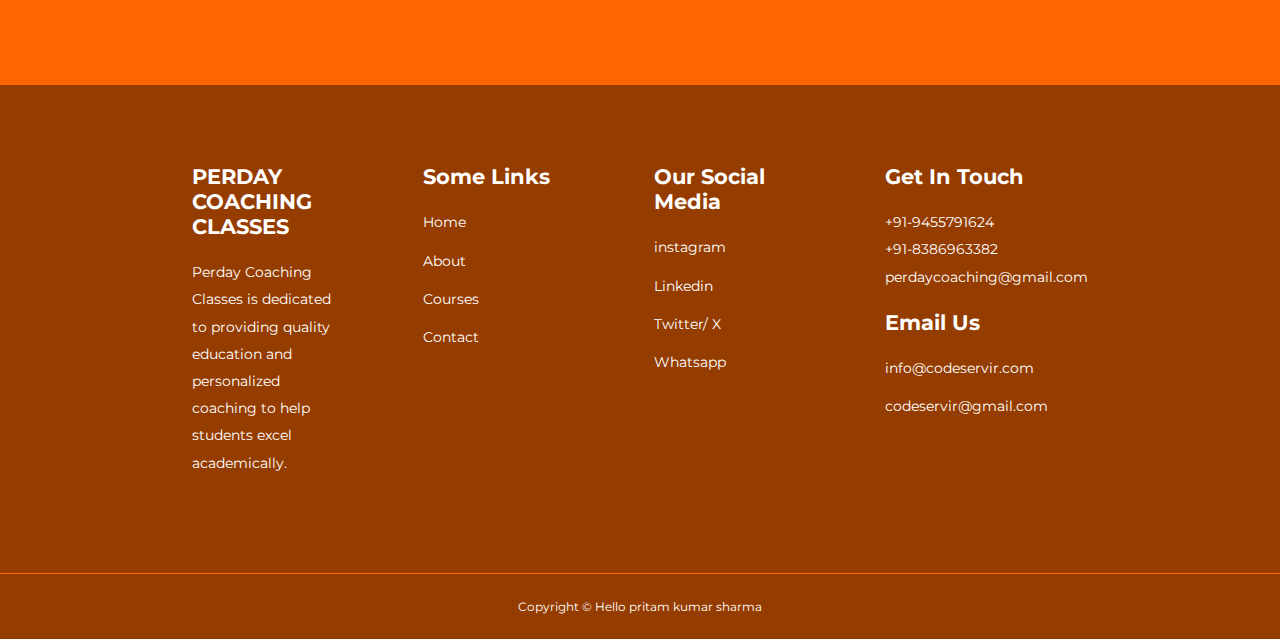
==== commit cb067ab5: "hello bro" ====
--- a/index.html
+++ b/index.html
@@ -5,6 +5,45 @@
     <meta name="viewport" content="width=device-width, initial-scale=1.0" />
     <title>Perday Coaching</title>
     <link rel="stylesheet" href="./css/style.css" />
+    <link
+      rel="stylesheet"
+      href="https://unicons.iconscout.com/release/v4.0.8/css/line.css"
+    />
+
+    <link rel="preconnect" href="https://fonts.googleapis.com" />
+    <link rel="preconnect" href="https://fonts.gstatic.com" crossorigin />
+    <link
+      href="https://fonts.googleapis.com/css2?family=Montserrat:wght@300;400;500;600;700;800;900&display=swap"
+      rel="stylesheet"
+    />
+    <link
+      rel="stylesheet"
+      href="https://cdnjs.cloudflare.com/ajax/libs/font-awesome/5.15.4/css/all.min.css"
+      integrity="sha512-Hk5P6pfTvozuxGAy6zMTL0vzAB/Eaa+P/VvSGNZZz+8bQxQJ4kJqBNmiK9eU9FZLTBwP6ev9vukGcKm7i6R1OA=="
+      crossorigin="anonymous"
+      referrerpolicy="no-referrer"
+    />
+
+    <link
+      rel="stylesheet"
+      href="https://cdn.jsdelivr.net/npm/swiper@10/swiper-bundle.min.css"
+    />
+
+    <link rel="preconnect" href="https://fonts.googleapis.com" />
+    <link rel="preconnect" href="https://fonts.gstatic.com" crossorigin />
+    <link
+      href="https://fonts.googleapis.com/css2?family=Montserrat:wght@300;400;500;600;700;800;900&display=swap"
+      rel="stylesheet"
+    />
+
+    <link
+      rel="stylesheet"
+      href="https://cdn.jsdelivr.net/npm/swiper@10/swiper-bundle.min.css"
+    />
+
+    <link rel="stylesheet" href="./css/style.css" />
+    <link rel="stylesheet" href="./css/about.css" />
+
     <link
       rel="stylesheet"
       href="https://unicons.iconscout.com/release/v4.0.8/css/line.css"
@@ -49,16 +88,19 @@
     <header>
       <div class="container header_container">
         <div class="header_left">
-          <h1>Perday Coaching Classes</h1>
+          <h1>Welcome to Perday Coaching Classes!</h1>
           <p>
-            Let's Discuss Together With One Of The Best Coaching Centre In Gomti
-            Nagar Lucknow
+            At Perday Coaching Classes, we are dedicated to empowering students
+            to achieve their academic goals and personal growth. Our mission is
+            to provide top-notch education and personalized coaching to help
+            each student excel. We envision a future where every student reaches
+            their fullest potential with confidence and competence.
           </p>
           <a
             href="courses.html"
             style="background-color: white; color: black"
             class="btn btn-primary"
-            >Started</a
+            >Enroll Yourself With Us</a
           >
         </div>
         <div class="header_right-image">
@@ -72,10 +114,12 @@
     <section class="categories">
       <div class="container categories_container">
         <div class="categories_left">
-          <h1>Categories</h1>
+          <h1>What We Teach</h1>
           <p>
-            What is rem in CSS? What is rem in CSS? rem Unit Font Size, Padding,
-            Height, and More
+            we offer a wide range of courses designed to cater to the diverse
+            needs of our students. Our programs are meticulously structured to
+            ensure a comprehensive understanding of each subject, fostering both
+            academic excellence and personal growth.
           </p>
           <a href="#" class="btn">Learn More</a>
         </div>
@@ -85,43 +129,60 @@
             <span class="category_icon"
               ><i class="uil uil-bitcoin-circle"></i>
             </span>
-            <h5>Blockchain</h5>
-            <p>What is rem in CSS? What is rem in CSS? What is rem in CSS?</p>
+            <h5>Mathematics</h5>
+            <p>
+              Our Mathematics program to advanced topics, problem-solving
+              skills.
+            </p>
           </article>
           <article class="category">
             <span class="category_icon"
               ><i class="uil uil-bitcoin-circle"></i>
             </span>
-            <h5>Blockchain</h5>
-            <p>What is rem in CSS? What is rem in CSS? What is rem in CSS?</p>
+            <h5>Science</h5>
+            <p>
+              Our Science curriculum is designed to ignite curiosity and provide
+              in-depth knowledge.
+            </p>
           </article>
           <article class="category">
             <span class="category_icon"
               ><i class="uil uil-bitcoin-circle"></i>
             </span>
-            <h5>Blockchain</h5>
-            <p>What is rem in CSS? What is rem in CSS? What is rem in CSS?</p>
+            <h5>English Language</h5>
+            <p>
+              We offer language courses to help students become proficient in
+              communication skills.
+            </p>
           </article>
           <article class="category">
             <span class="category_icon"
               ><i class="uil uil-bitcoin-circle"></i>
             </span>
-            <h5>Blockchain</h5>
-            <p>What is rem in CSS? What is rem in CSS? What is rem in CSS?</p>
+            <h5>Entrance Exam Coaching</h5>
+            <p>
+              We provide coaching for competitive entrance exams to help
+              students secure admission in top institutions.
+            </p>
           </article>
           <article class="category">
             <span class="category_icon"
               ><i class="uil uil-bitcoin-circle"></i>
             </span>
-            <h5>Blockchain</h5>
-            <p>What is rem in CSS? What is rem in CSS? What is rem in CSS?</p>
+            <h5>Computer Science and Coding</h5>
+            <p>
+              Our Computer Science courses equip students with essential tech
+              skills and knowledge.
+            </p>
           </article>
           <article class="category">
             <span class="category_icon"
               ><i class="uil uil-bitcoin-circle"></i>
             </span>
-            <h5>Blockchain</h5>
-            <p>What is rem in CSS? What is rem in CSS? What is rem in CSS?</p>
+            <h5>Art and Creativity</h5>
+            <p>
+              Our creative programs foster artistic expression and innovation.
+            </p>
           </article>
         </div>
       </div>
@@ -135,79 +196,91 @@
       <div class="container courses_container">
         <article class="course">
           <div class="course_image">
-            <img src="./images/course1.jpg" />
+            <img src="/assets/physicsperday.png" />
           </div>
           <div class="course_info">
-            <h4>Responsive Social Media Website UI Design</h4>
-            <p>
-              Responsive Social Media Website UI Design Responsive Social Media
-              Website UI Design Responsive Social Media Website UI Design
+            <h4>PHYSICS</h4>
+            <p>
+              Our Physics courses cover fundamental principles such as motion,
+              energy, waves, electricity, and thermodynamics, fostering critical
+              thinking through interactive experiments and real-world
+              applications.
             </p>
             <a href="courses.html" class="btn btn-primary">Learn More</a>
           </div>
         </article>
         <article class="course">
           <div class="course_image">
-            <img src="./images/course2.jpg" />
+            <img src="/assets/mathperday.png" />
           </div>
           <div class="course_info">
-            <h4>Responsive Social Media Website UI Design</h4>
-            <p>
-              Responsive Social Media Website UI Design Responsive Social Media
-              Website UI Design Responsive Social Media Website UI Design
-            </p>
+            <h4>Math</h4>
+            <p>
+              Our Math courses cover essential topics including algebra,
+              geometry, calculus, and statistics, emphasizing problem-solving
+              and analytical skills for academic success.
+            </p>
+
             <a href="courses.html" class="btn btn-primary">Learn More</a>
           </div>
         </article>
         <article class="course">
           <div class="course_image">
-            <img src="./images/course3.jpg" />
+            <img src="/assets/englishperday.png" />
           </div>
           <div class="course_info">
-            <h4>Responsive Social Media Website UI Design</h4>
-            <p>
-              Responsive Social Media Website UI Design Responsive Social Media
-              Website UI Design Responsive Social Media Website UI Design
-            </p>
+            <h4>English</h4>
+            <p>
+              Our English courses enhance reading, writing, and communication
+              skills, focusing on literature, grammar, and creative expression
+              to foster critical thinking.
+            </p>
+
             <a href="courses.html" class="btn btn-primary">Learn More</a>
           </div>
         </article>
         <article class="course">
           <div class="course_image">
-            <img src="./images/course4.jpg" />
+            <img src="/assets/chemistryperday.png" />
           </div>
           <div class="course_info">
-            <h4>Responsive Social Media Website UI Design</h4>
-            <p>
-              Responsive Social Media Website UI Design Responsive Social Media
-              Website UI Design Responsive Social Media Website UI Design
-            </p>
+            <h4>Chemistry</h4>
+            <p>
+              Our Chemistry courses explore the principles of matter, chemical
+              reactions, and laboratory techniques, promoting a deep
+              understanding of the chemical world.
+            </p>
+
             <a href="courses.html" class="btn btn-primary">Learn More</a>
           </div>
         </article>
         <article class="course">
           <div class="course_image">
-            <img src="./images/course5.jpg" />
+            <img src="/assets/cometitiveperday.png" />
           </div>
           <div class="course_info">
-            <h4>Responsive Social Media Website UI Design</h4>
-            <p>
-              Responsive Social Media Website UI Design Responsive Social Media
-              Website UI Design Responsive Social Media Website UI Design
-            </p>
+            <h4>Competitive Examination</h4>
+            <p>
+              Our Competitive Examination courses prepare students for exams
+              like GATE, CPO, SSC's, and entrance tests, focusing on strategic
+              study plans and practice tests.
+            </p>
+
             <a href="courses.html" class="btn btn-primary">Learn More</a>
           </div>
         </article>
         <article class="course">
           <div class="course_image">
-            <img src="./images/course6.jpg" />
+            <img src="/assets/computerperday.png" />
           </div>
           <div class="course_info">
-            <h4>Responsive Social Media Website UI Design</h4>
-            <p>
-              Responsive Social Media Website UI Design Responsive Social Media
-              Website UI Design Responsive Social Media Website UI Design
-            </p>
+            <h4>Computer</h4>
+            <p>
+              Our Computer courses cover programming languages, web development,
+              data science, and more, fostering technical skills for the digital
+              age.
+            </p>
+
             <a href="courses.html" class="btn btn-primary">Learn More</a>
           </div>
         </article>
@@ -222,12 +295,12 @@
         <article class="faq">
           <div class="faq_icon"><i class="uil uil-plus"></i></div>
           <div class="faq_icon">
-            <h4>How do we know the right couses for me?</h4>
-            <p>
-              How do we know the right couses for me? How do we know the right
-              couses for me? How do we know the right couses for me? How do we
-              know the right couses for me? How do we know the right couses for
-              me?
+            <h4>What are the benefits of joining Perday Coaching Classes?</h4>
+            <p>
+              At Perday Coaching Classes, you benefit from experienced
+              instructors, personalized learning plans, comprehensive
+              curriculum, interactive classes, and flexible scheduling, all
+              aimed at maximizing your academic success.
             </p>
           </div>
         </article>
@@ -235,12 +308,11 @@
         <article class="faq">
           <div class="faq_icon"><i class="uil uil-plus"></i></div>
           <div class="faq_icon">
-            <h4>How do we know the riht couses for me?</h4>
-            <p>
-              How do we know the riht couses for me? How do we know the riht
-              couses for me? How do we know the riht couses for me? How do we
-              know the riht couses for me? How do we know the riht couses for
-              me?
+            <h4>Can I schedule a trial class before enrolling?</h4>
+            <p>
+              Yes, at Perday Coaching Classes, we offer the opportunity to
+              schedule a trial class before enrolling to ensure the course is
+              the right fit for you.
             </p>
           </div>
         </article>
@@ -248,12 +320,11 @@
         <article class="faq">
           <div class="faq_icon"><i class="uil uil-plus"></i></div>
           <div class="faq_icon">
-            <h4>How do we know the riht couses for me?</h4>
-            <p>
-              How do we know the riht couses for me? How do we know the riht
-              couses for me? How do we know the riht couses for me? How do we
-              know the riht couses for me? How do we know the riht couses for
-              me?
+            <h4>What is the duration of each course?</h4>
+            <p>
+              The duration of each course at Perday Coaching Classes varies
+              depending on the subject and level. Please contact us directly for
+              specific information regarding course durations.
             </p>
           </div>
         </article>
@@ -261,12 +332,10 @@
         <article class="faq">
           <div class="faq_icon"><i class="uil uil-plus"></i></div>
           <div class="faq_icon">
-            <h4>How do we know the riht couses for me?</h4>
-            <p>
-              How do we know the riht couses for me? How do we know the riht
-              couses for me? How do we know the riht couses for me? How do we
-              know the riht couses for me? How do we know the riht couses for
-              me?
+            <h4>Do you offer online classes?</h4>
+            <p>
+              Yes, Perday Coaching Classes offers online classes for students
+              who prefer remote learning or have scheduling constraints.
             </p>
           </div>
         </article>
@@ -274,12 +343,15 @@
         <article class="faq">
           <div class="faq_icon"><i class="uil uil-plus"></i></div>
           <div class="faq_icon">
-            <h4>How do we know the riht couses for me?</h4>
-            <p>
-              How do we know the riht couses for me? How do we know the riht
-              couses for me? How do we know the riht couses for me? How do we
-              know the riht couses for me? How do we know the riht couses for
-              me?
+            <h4>
+              How can I contact Perday Coaching Classes for further assistance
+              or inquiries?
+            </h4>
+            <p>
+              You can contact Perday Coaching Classes by phone at [Phone Number]
+              or via email at [Email Address]. Additionally, you can fill out
+              the contact form on our website, and our team will get back to you
+              promptly.
             </p>
           </div>
         </article>
@@ -287,12 +359,11 @@
         <article class="faq">
           <div class="faq_icon"><i class="uil uil-plus"></i></div>
           <div class="faq_icon">
-            <h4>How do we know the riht couses for me?</h4>
-            <p>
-              How do we know the riht couses for me? How do we know the riht
-              couses for me? How do we know the riht couses for me? How do we
-              know the riht couses for me? How do we know the riht couses for
-              me?
+            <h4>Are there any discounts or scholarships available?</h4>
+            <p>
+              At Perday Coaching Classes, we periodically offer discounts and
+              scholarships. Please contact us directly to inquire about current
+              offerings and eligibility criteria.
             </p>
           </div>
         </article>
@@ -309,14 +380,18 @@
             <img src="./images/avatar1.jpg" alt="" />
           </div>
           <div class="testimonial_info">
-            <h5>Diana Ayi</h5>
+            <h5>Rajesh Gupta</h5>
             <small>Student</small>
             <div class="testimonial_body">
               <p>
-                How do we know the riht couses for me? How do we know the riht
-                couses for me? How do we know the riht couses for me? How do we
-                know the riht couses for me? How do we know the riht couses for
-                me?
+                I am immensely grateful for the guidance and support I received
+                at Perday Coaching Classes. The instructors' expertise and
+                dedication helped me navigate challenging subjects with
+                confidence. The personalized approach to learning allowed me to
+                discover the right courses tailored to my needs, leading to
+                academic success. I highly recommend Perday Coaching Classes to
+                any student seeking quality education and personalized
+                attention.
               </p>
             </div>
           </div>
@@ -327,14 +402,17 @@
             <img src="./images/avatar2.jpg" alt="" />
           </div>
           <div class="testimonial_info">
-            <h5>Diana Ayi</h5>
+            <h5>Shreya Patel</h5>
             <small>Student</small>
             <div class="testimonial_body">
               <p>
-                How do we know the riht couses for me? How do we know the riht
-                couses for me? How do we know the riht couses for me? How do we
-                know the riht couses for me? How do we know the riht couses for
-                me?
+                My experience at Perday Coaching Classes has been nothing short
+                of exceptional. The instructors' passion for teaching and
+                commitment to student success are evident in every class. Their
+                personalized guidance and support have helped me overcome
+                academic challenges and achieve my goals. I am grateful for the
+                invaluable learning experience and highly recommend Perday
+                Coaching Classes to anyone looking to excel in their studies.
               </p>
             </div>
           </div>
@@ -345,14 +423,17 @@
             <img src="./images/avatar3.jpg" alt="" />
           </div>
           <div class="testimonial_info">
-            <h5>Diana Ayi</h5>
+            <h5>Amit Kumar</h5>
             <small>Student</small>
             <div class="testimonial_body">
               <p>
-                How do we know the riht couses for me? How do we know the riht
-                couses for me? How do we know the riht couses for me? How do we
-                know the riht couses for me? How do we know the riht couses for
-                me?
+                Perday Coaching Classes has been instrumental in shaping my
+                academic journey. The instructors' expertise and encouragement
+                have helped me tackle challenging subjects with confidence. The
+                personalized attention and supportive learning environment have
+                allowed me to thrive academically. I am grateful for the
+                enriching experience and highly recommend Perday Coaching
+                Classes to fellow students.
               </p>
             </div>
           </div>
@@ -363,14 +444,17 @@
             <img src="./images/avatar4.jpg" alt="" />
           </div>
           <div class="testimonial_info">
-            <h5>Diana Ayi</h5>
+            <h5>Priya Sharma</h5>
             <small>Student</small>
             <div class="testimonial_body">
               <p>
-                How do we know the riht couses for me? How do we know the riht
-                couses for me? How do we know the riht couses for me? How do we
-                know the riht couses for me? How do we know the riht couses for
-                me?
+                I am extremely pleased with my experience at Perday Coaching
+                Classes. The instructors' dedication and expertise have greatly
+                contributed to my academic success. The personalized attention
+                and interactive teaching methods have made learning enjoyable
+                and effective. I would highly recommend Perday Coaching Classes
+                to anyone looking for quality education and individualized
+                support.
               </p>
             </div>
           </div>
@@ -381,14 +465,16 @@
             <img src="./images/avatar5.jpg" alt="" />
           </div>
           <div class="testimonial_info">
-            <h5>Diana Ayi</h5>
+            <h5>Aditya Singh</h5>
             <small>Student</small>
             <div class="testimonial_body">
               <p>
-                How do we know the riht couses for me? How do we know the riht
-                couses for me? How do we know the riht couses for me? How do we
-                know the riht couses for me? How do we know the riht couses for
-                me?
+                My journey at Perday Coaching Classes has been transformative.
+                The instructors' dedication and guidance have helped me achieve
+                academic excellence. The personalized approach to learning has
+                enabled me to understand complex concepts with ease. I am
+                grateful for the invaluable support and highly recommend Perday
+                Coaching Classes to all aspiring students.
               </p>
             </div>
           </div>
@@ -399,14 +485,17 @@
             <img src="./images/avatar6.jpg" alt="" />
           </div>
           <div class="testimonial_info">
-            <h5>Diana Ayi</h5>
+            <h5>Neha Patel</h5>
             <small>Student</small>
             <div class="testimonial_body">
               <p>
-                How do we know the riht couses for me? How do we know the riht
-                couses for me? How do we know the riht couses for me? How do we
-                know the riht couses for me? How do we know the riht couses for
-                me?
+                Perday Coaching Classes has been instrumental in my academic
+                journey. The instructors' expertise and dedication have helped
+                me overcome challenges and excel in my studies. The supportive
+                learning environment and personalized attention have made
+                learning enjoyable and effective. I highly recommend Perday
+                Coaching Classes to anyone seeking quality education and
+                guidance.
               </p>
             </div>
           </div>
@@ -418,18 +507,17 @@
     <footer class="footer">
       <div class="container footer_container">
         <div class="footer_1">
-          <a href="index.html" class="footer_logo" a>
-            <h4>EGATOR</h4>
+          <a href="index.html" class="footer_logo">
+            <h4>PERDAY COACHING CLASSES</h4>
           </a>
           <p>
-            How do we know the riht couses for me? How do we know the riht
-            couses for me? How do we know the riht couses for me? How do we know
-            the riht couses for me?
+            Perday Coaching Classes is dedicated to providing quality education
+            and personalized coaching to help students excel academically.
           </p>
         </div>
 
         <div class="footer_2">
-          <h4>Permalinks</h4>
+          <h4>Some Links</h4>
           <ul class="permalinks">
             <li><a href="index.html">Home</a></li>
             <li><a href="index.html">About</a></li>
@@ -439,35 +527,61 @@
         </div>
 
         <div class="footer_3">
-          <h4>Permalinks</h4>
-          <!-- <div>
-                    <p>7800730968</p>
-                    <p>pritamsharm7844@gmail.com  </p>
-                </div> -->
+          <h4>Our Social Media</h4>
+          <ul class="social_icons">
+            <li>
+              <a href="#">
+                <a href="https://instagram.com"
+                  ><i class="uil uil-instagram"></i
+                ></a>
+                instagram</a
+              >
+            </li>
+            <li>
+              <a href="#">
+                <a href="https://linkdin.com"
+                  ><i class="uil uil-linkedin-alt"></i
+                ></a>
+                Linkedin</a
+              >
+            </li>
+            <li>
+              <a href="#">
+                <a href="https://twitter.com"
+                  ><i class="uil uil-twitter-alt"></i
+                ></a>
+                Twitter/ X</a
+              >
+            </li>
+            <li>
+              <a href="#">
+                <a href="https://whatsapp.com"
+                  ><i class="uil uil-whatsapp"></i
+                ></a>
+                Whatsapp</a
+              >
+            </li>
+            <!-- Add more social media icons as needed -->
+          </ul>
+        </div>
+
+        <div class="footer_3">
+          <h4>Get In Touch</h4>
+          <div>
+            <p>+91-9455791624</p>
+            <p>+91-8386963382</p>
+            <p>perdaycoaching@gmail.com</p>
+          </div>
+
+          <h4 style="margin-top: 20px">Email Us</h4>
 
           <ul class="permalinks">
-            <li><a href="index.html">Home</a></li>
-            <li><a href="index.html">About</a></li>
-            <li><a href="index.html">Courses</a></li>
-            <li><a href="index.html">Contact</a></li>
+            <li><a href="index.html">info@codeservir.com </a></li>
+            <li><a href="index.html">codeservir@gmail.com</a></li>
           </ul>
         </div>
-
-        <div class="footer_3">
-          <h4>Permalinks</h4>
-          <div>
-            <p>7800730968</p>
-            <p>pritamsharm7844@gmail.com</p>
-          </div>
-
-          <ul class="permalinks">
-            <li><a href="index.html">Home</a></li>
-            <li><a href="index.html">About</a></li>
-            <li><a href="index.html">Courses</a></li>
-            <li><a href="index.html">Contact</a></li>
-          </ul>
-        </div>
-      </div>
+      </div>
+
       <div class="footer_copyright">
         <small>Copyright &copy; Hello pritam kumar sharma </small>
       </div>
--- a/css/style.css
+++ b/css/style.css
@@ -226,7 +226,7 @@
 
 .categories {
     background: var(--color-bg1);
-    height: 35rem;
+    height: 40rem;
 }
 
 
@@ -237,7 +237,7 @@
 
 .categories_container {
     display: grid;
-    grid-template-columns: 40% 60%;
+    grid-template-columns: 30% 70%;
     /* gap: 4rem; */
 }
 
--- a/css/style.css
+++ b/css/style.css
@@ -226,7 +226,7 @@
 
 .categories {
     background: var(--color-bg1);
-    height: 35rem;
+    height: 40rem;
 }
 
 
@@ -237,7 +237,7 @@
 
 .categories_container {
     display: grid;
-    grid-template-columns: 40% 60%;
+    grid-template-columns: 30% 70%;
     /* gap: 4rem; */
 }
 
--- a/css/about.css
+++ b/css/about.css
@@ -0,0 +1,196 @@
+/* ACHIEVEMENTS */
+
+.about_achievements {
+    margin-top: 3rem;
+
+}
+
+.about_achievements-container {
+    display: grid;
+    grid-template-columns: 40% 60%;
+    gap: 5rem;
+    align-items: center;
+
+}
+
+.about_achievements-right h1 {
+    margin-bottom: 2rem;
+
+}
+
+/* .container{
+    width: var(--container-widt-lg);
+} */
+
+.achievement_cards {
+    display: grid;
+    grid-template-columns: repeat(3, 1fr);
+    gap: 1.5rem;
+    margin-top: 3rem;
+}
+
+.achievement_card {
+    background: var(--color-bg1);
+    padding: 1.6rem;
+    border-radius: 1rem;
+    text-align: center;
+}
+
+.achievement_card:hover {
+    background: var(--color-bg2);
+    box-shadow: 0 3rem 3rem rgba(0, 0, 0, 0.3);
+}
+
+.achievement_icon {
+    background: var(--color-danger);
+    padding: 0.6rem;
+    border-radius: 1rem;
+    display: inline-block;
+    margin-bottom: 2rem;
+    font-size: 2rem;
+}
+
+.achievement_card:nth-child(2) .achievement_icon {
+    background: var(--color-success);
+}
+
+.achievement_card p {
+    margin-top: 1rem;
+}
+
+
+/* team */
+
+.team {
+    background: var(--color-bg1);
+    box-shadow: inset 0 0 3rem rgba(0, 0, 0, 0.3);
+}
+
+.team_container {
+    display: grid;
+    grid-template-columns: repeat(4, 1fr);
+    gap: 2rem;
+}
+
+.team_member {
+    background: var(--color-bg2);
+    padding: 2rem;
+    border: 1px solid transparent;
+    transition: var(--transition);
+    position: relative;
+    overflow: hidden;
+}
+
+.team_member:hover {
+    background: transparent;
+    border-color: var(--color-primary);
+}
+
+.team_member-image img {
+    filter: saturate(0);
+}
+
+.team_member:hover img {
+    filter: saturate(1);
+}
+
+.team_member-info * {
+    text-align: center;
+    margin-top: 1.4rem;
+
+}
+
+.team_member-info p {
+    color: var(--color-light);
+}
+
+.team_member-socials {
+    position: absolute;
+    top: 50%;
+    transform: translateY(-50%);
+    right: -100%;
+
+    display: flex;
+    flex-direction: column;
+    background: var(--color-primary);
+    border-radius: 1rem 0 0 1rem;
+    box-shadow: -2rem 0 2rem rgba(0, 0, 0, 0.3);
+    transition: var(--transition);
+
+}
+
+.team_member:hover .team_member-socials {
+    right: 0;
+}
+
+.team_member-socials a {
+    padding: 1rem;
+}
+
+
+/* medial quaries */
+@media screen and (max-width:1024px) {
+    .about_achievements {
+        margin-top: 2rem;
+    }
+
+    .about_achievements-container {
+        grid-template-columns: 1fr;
+        gap: 4rem;
+    }
+
+    .about_achievements-left {
+        width: 80%;
+        margin: 0 auto;
+    }
+
+
+
+
+
+    .team_container {
+        grid-template-columns: repeat(3, 1fr);
+        gap: 1.5rem;
+
+    }
+
+    .team_member  {
+        padding: 1.5rem;
+      
+
+
+    }
+
+  
+
+
+
+}
+
+@media screen and (max-width:600px) {
+    /* medial for mobile */
+
+    .achievement_cards {
+        grid-template-columns: 1fr 1fr;
+        gap: 0.7rem;
+
+    }
+
+    .team_member {
+        padding: 0;
+
+    }
+
+    .team_member p {
+        margin-bottom: 1rem;
+        font-size: .6rem;
+
+
+    }
+
+    .team_member-info h4{
+        font-size: 0.9rem;
+        line-height: 0;
+    }
+
+}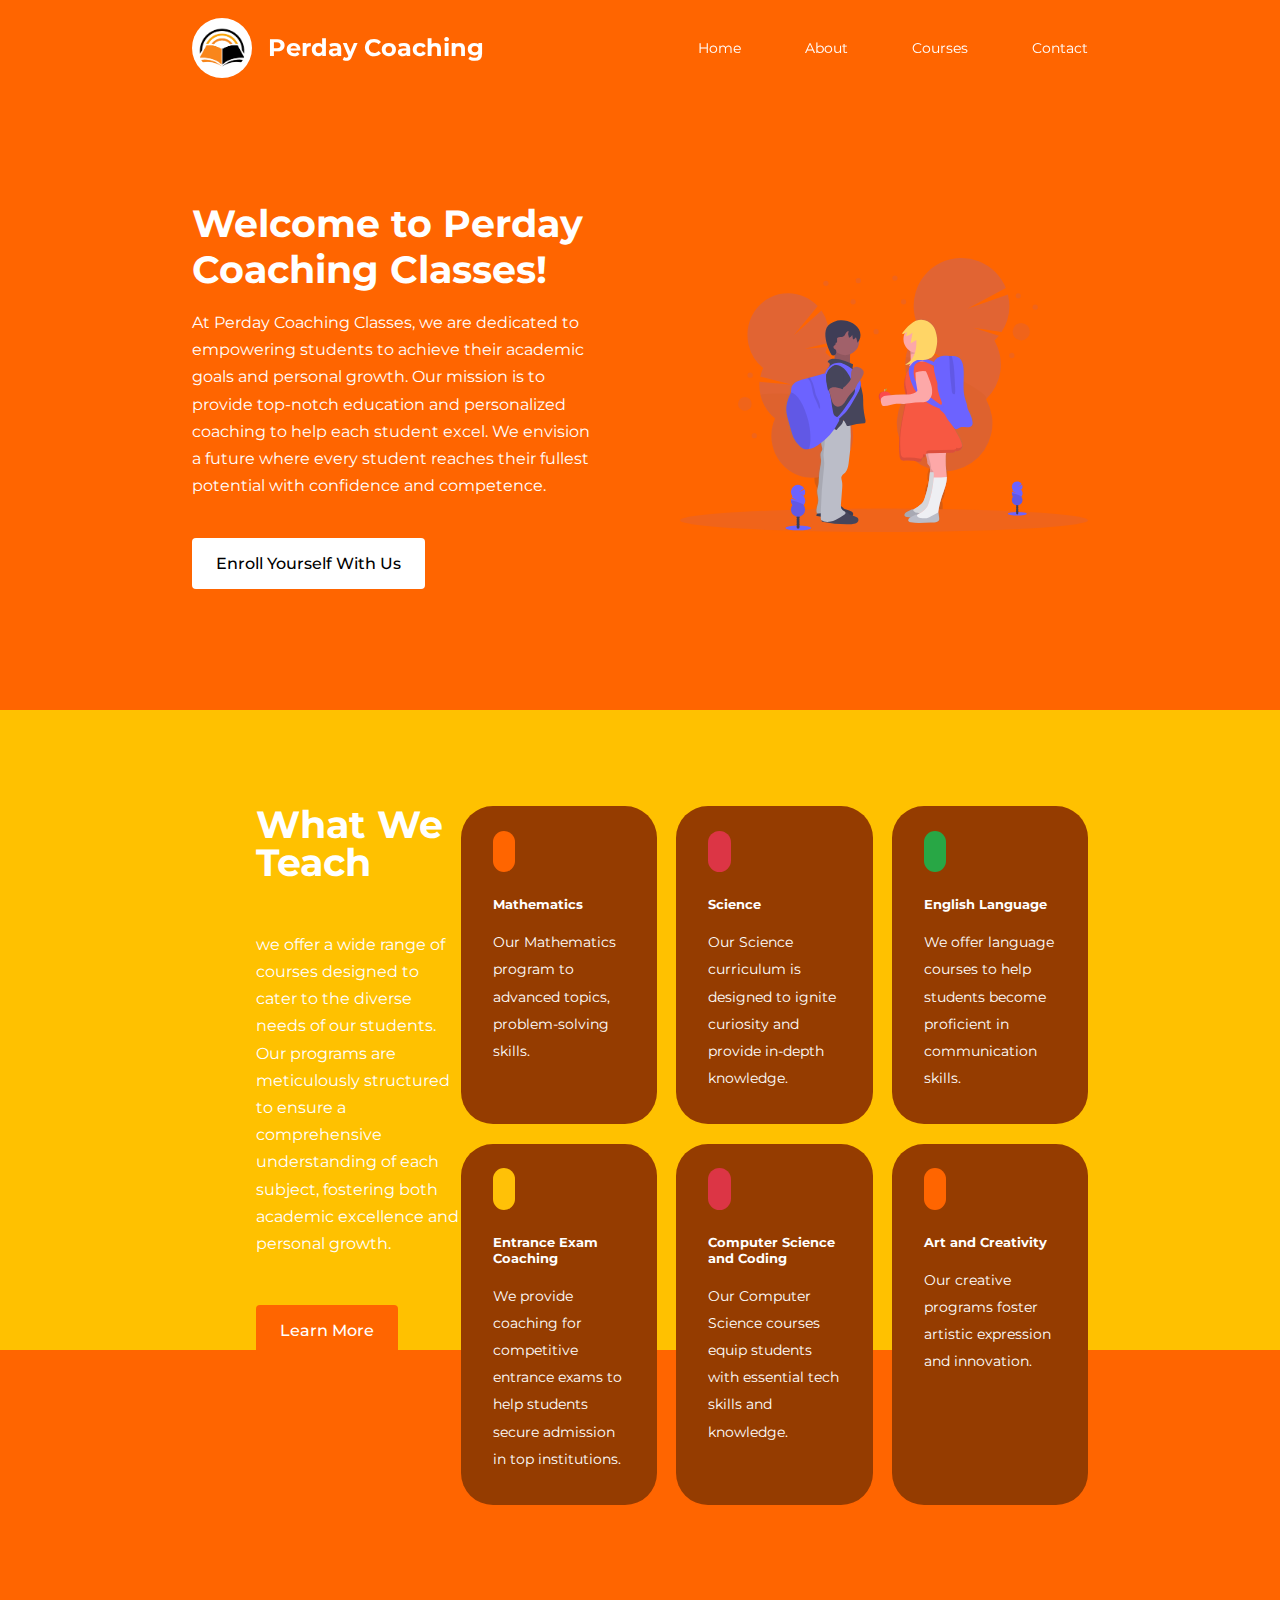
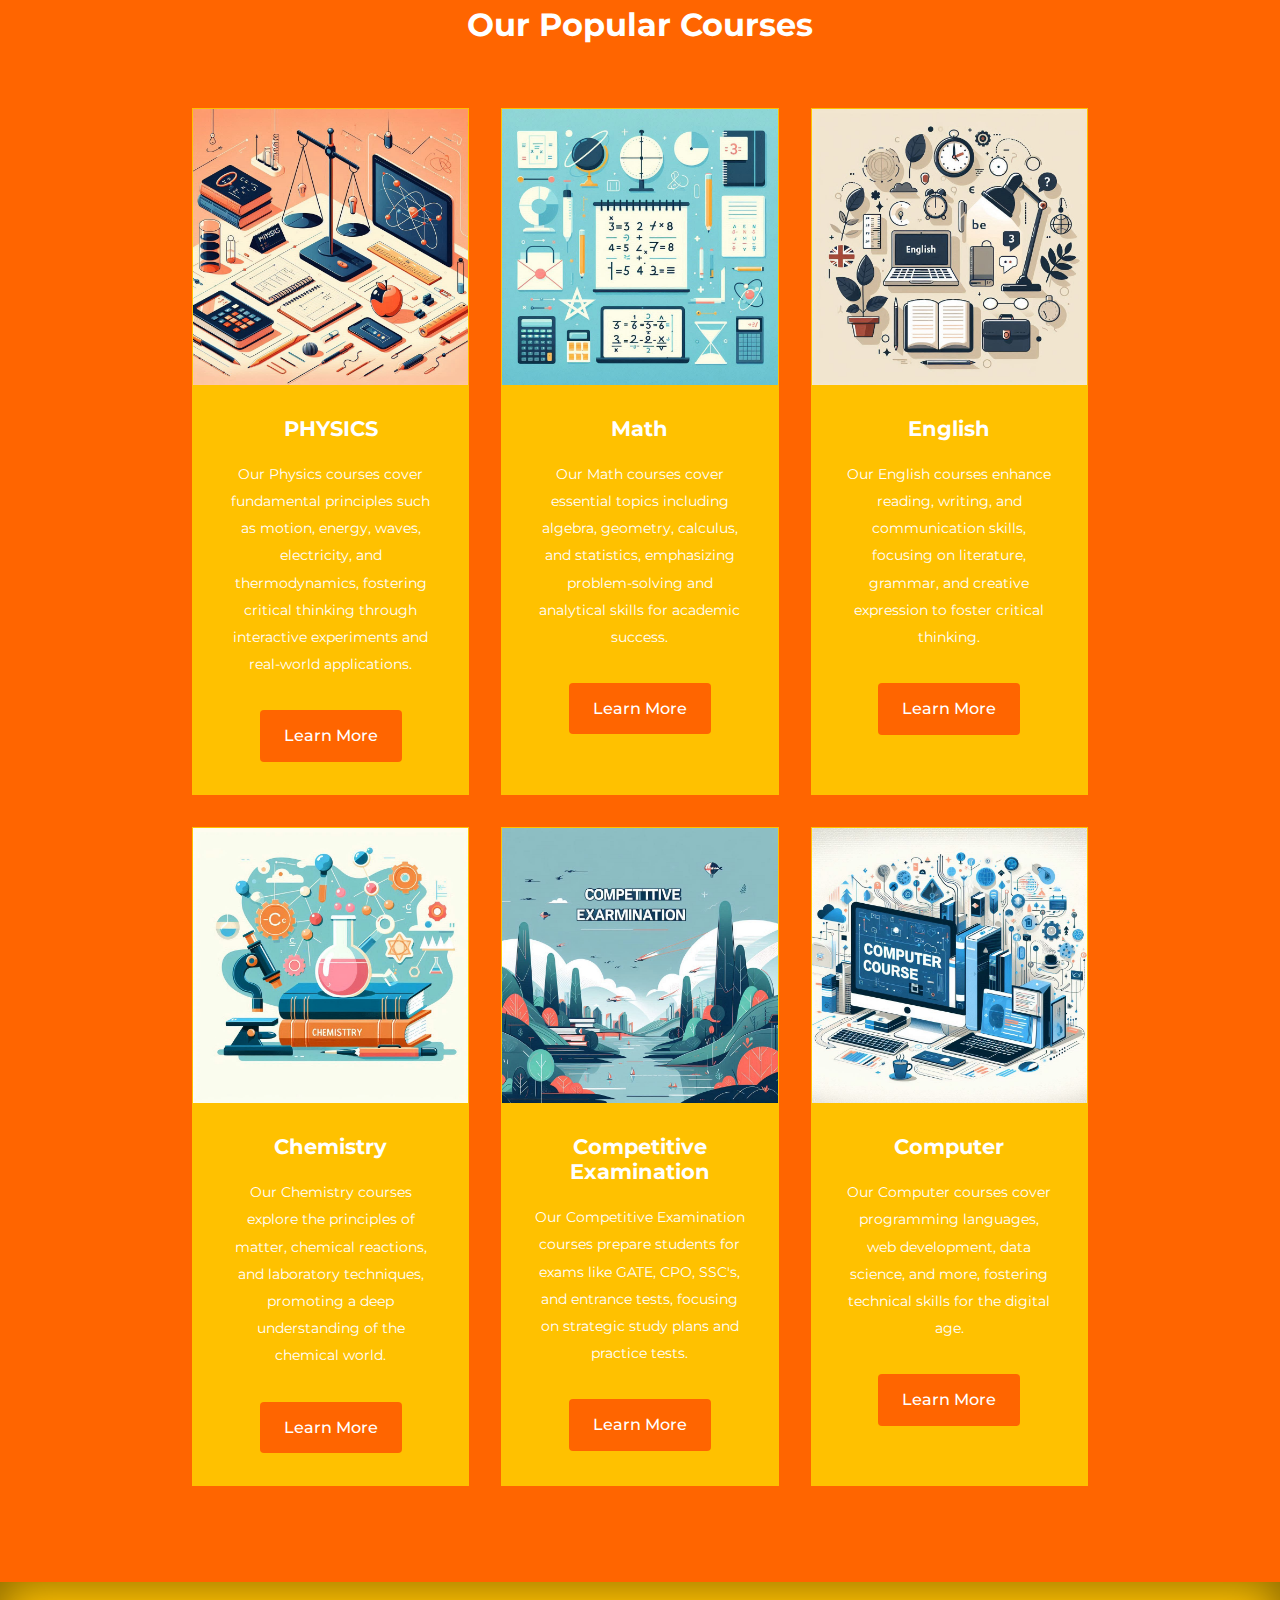
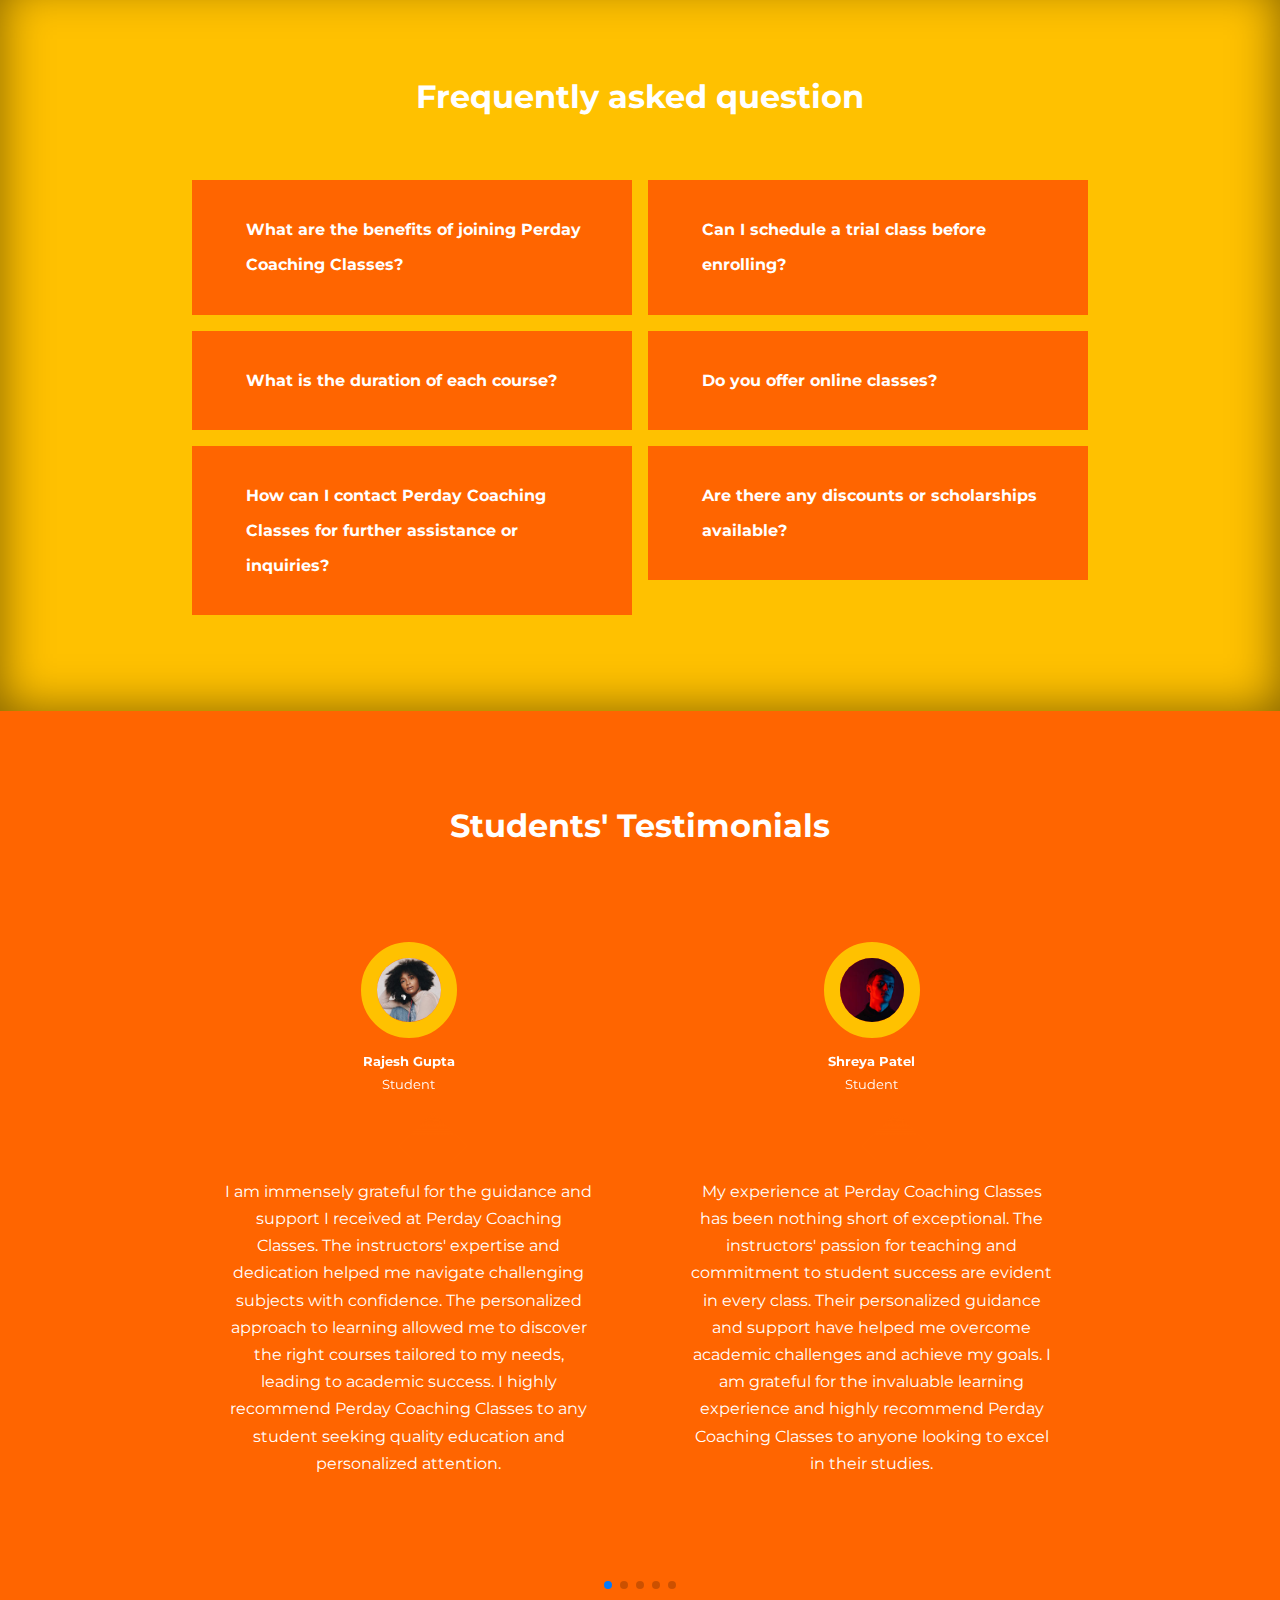
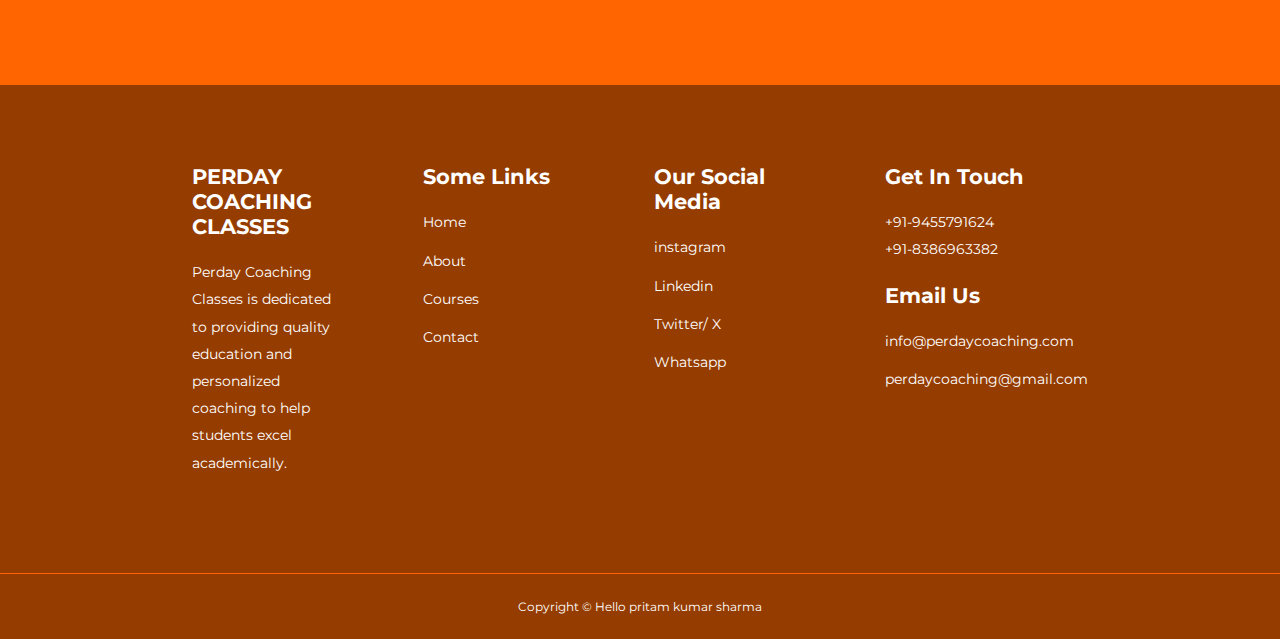
==== commit 00604c0c: "name heading" ====
--- a/index.html
+++ b/index.html
@@ -70,7 +70,7 @@
           <a href="index.html">
             <img src="/assets/logocoac.png" alt="SurfEdu Logo" />
           </a>
-          <span class="nav_heading"><b>PERDAY COACHING</b></span>
+          <span class="nav_heading"><b>Perday Coaching</b></span>
         </div>
         <ul class="nav_menu">
           <li><a href="index.html">Home</a></li>
@@ -570,14 +570,13 @@
           <div>
             <p>+91-9455791624</p>
             <p>+91-8386963382</p>
-            <p>perdaycoaching@gmail.com</p>
           </div>
 
           <h4 style="margin-top: 20px">Email Us</h4>
 
           <ul class="permalinks">
-            <li><a href="index.html">info@codeservir.com </a></li>
-            <li><a href="index.html">codeservir@gmail.com</a></li>
+            <li><a href="index.html">info@perdaycoaching.com </a></li>
+            <li><a href="index.html">perdaycoaching@gmail.com</a></li>
           </ul>
         </div>
       </div>
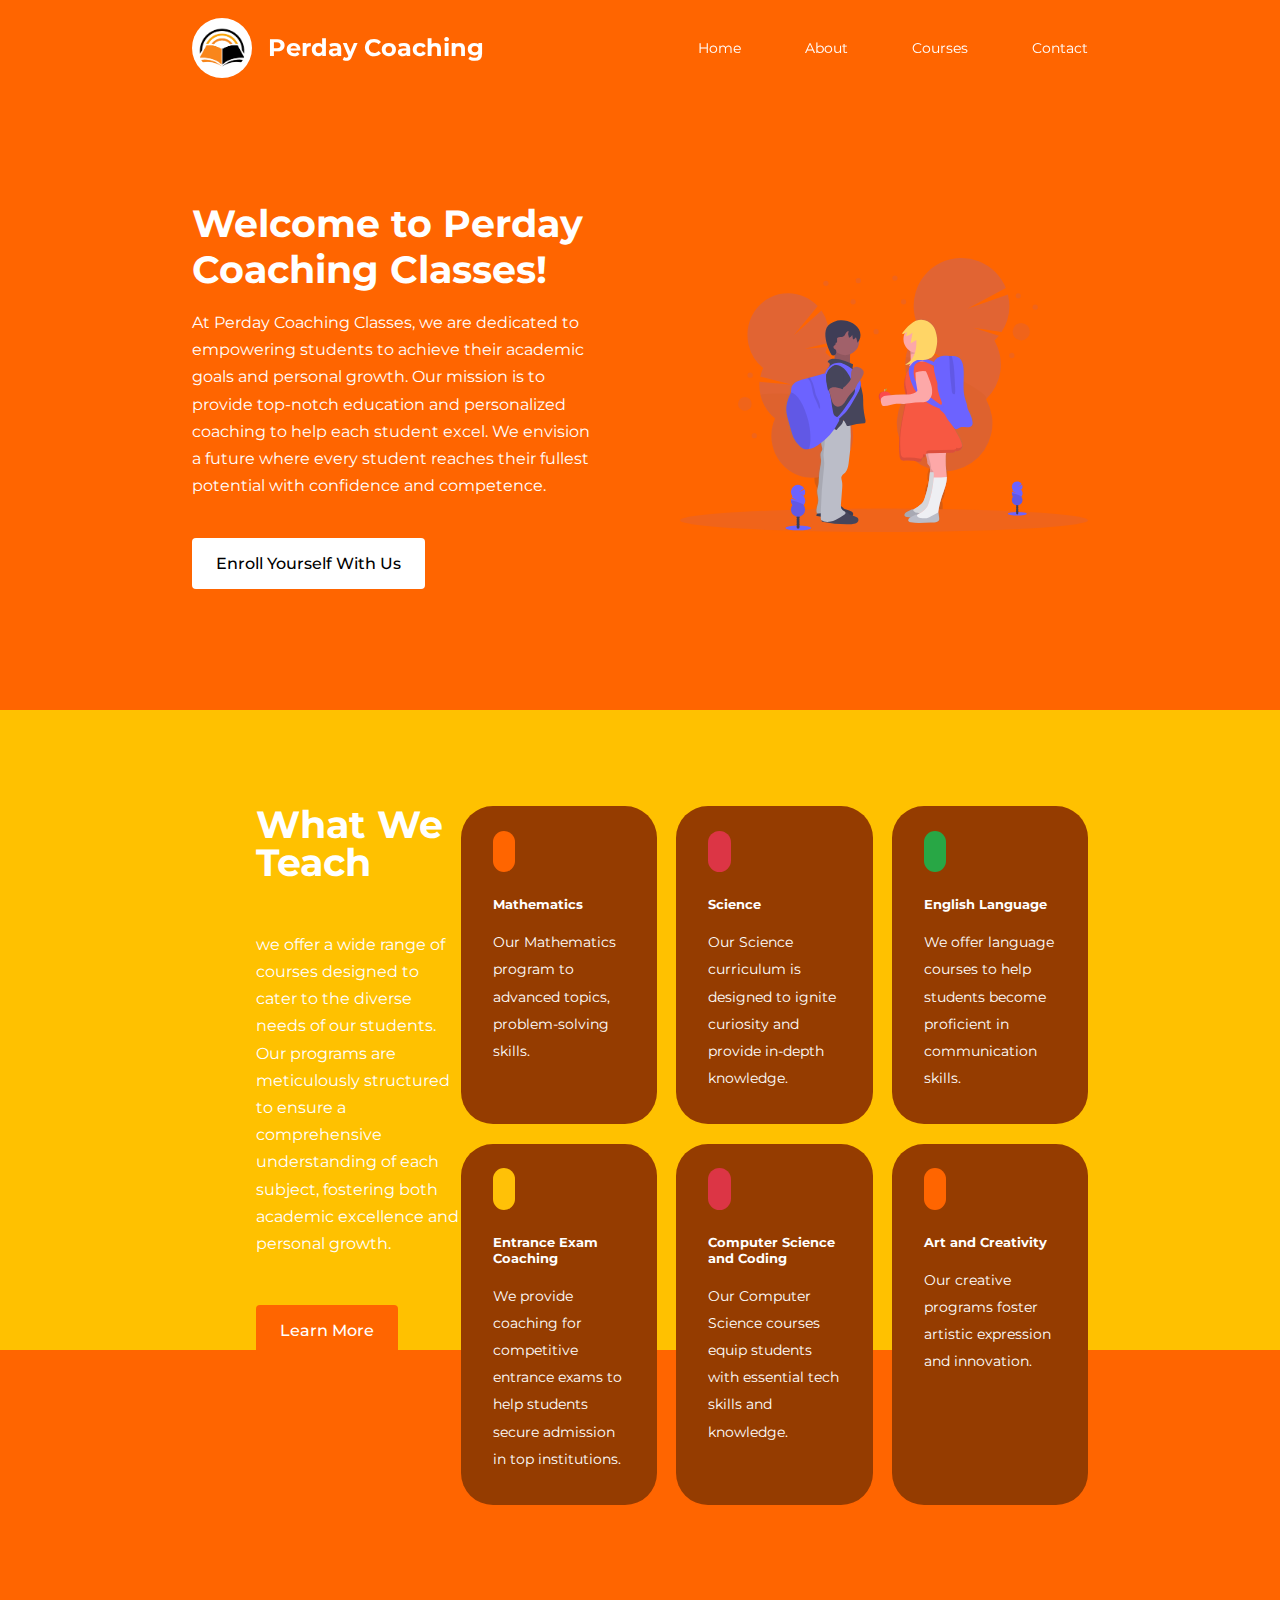
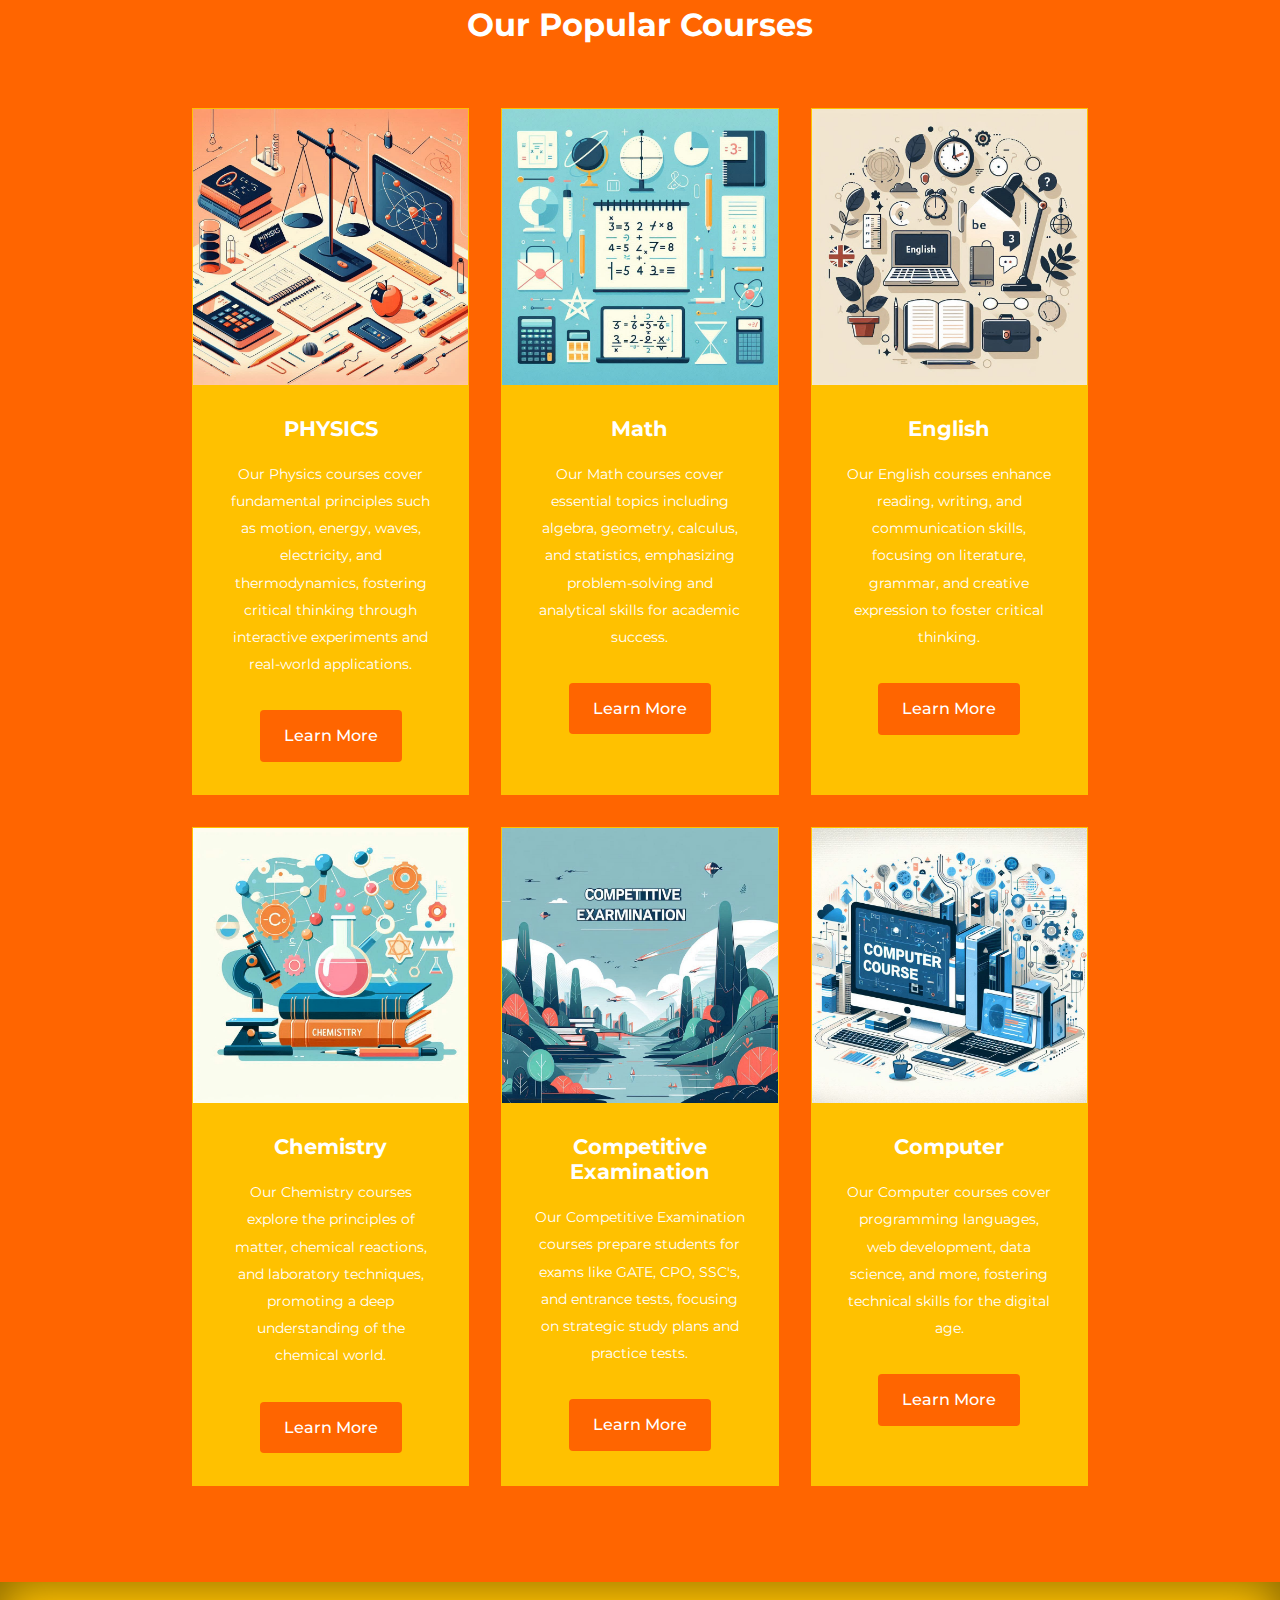
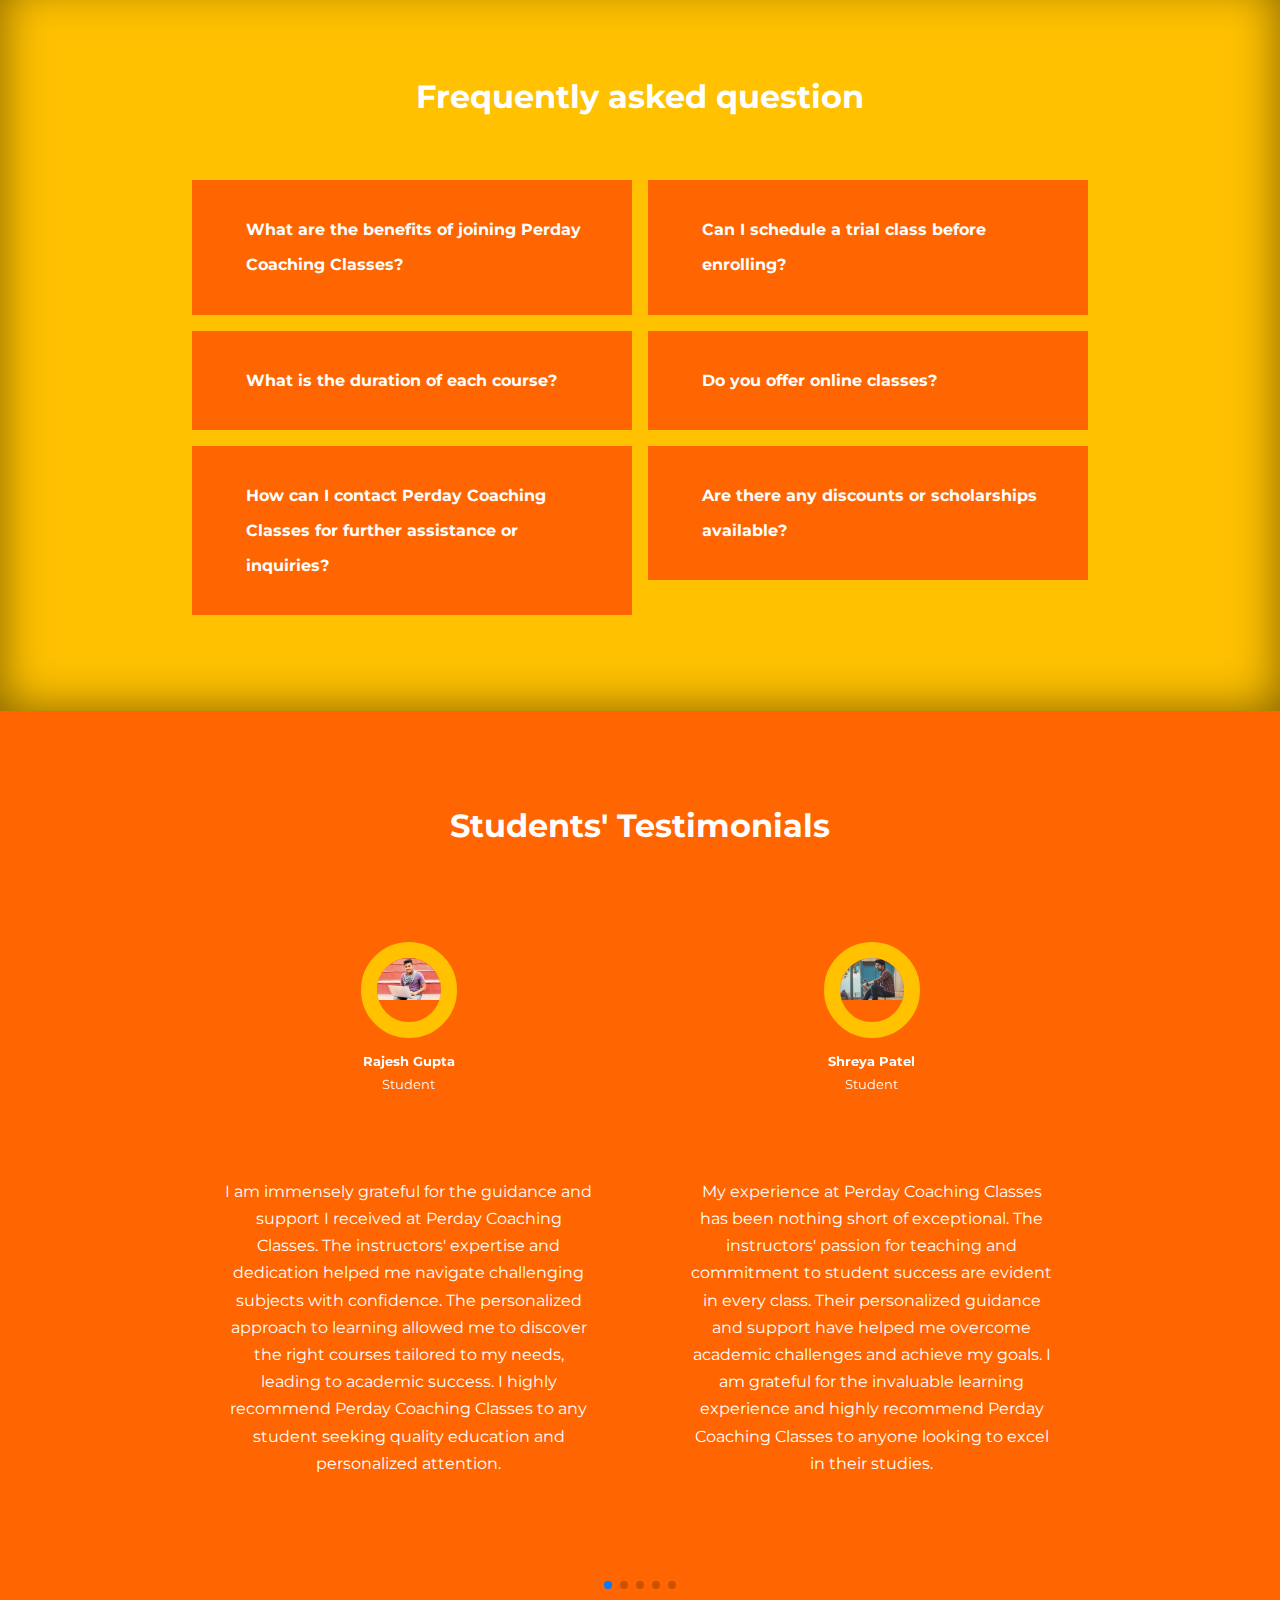
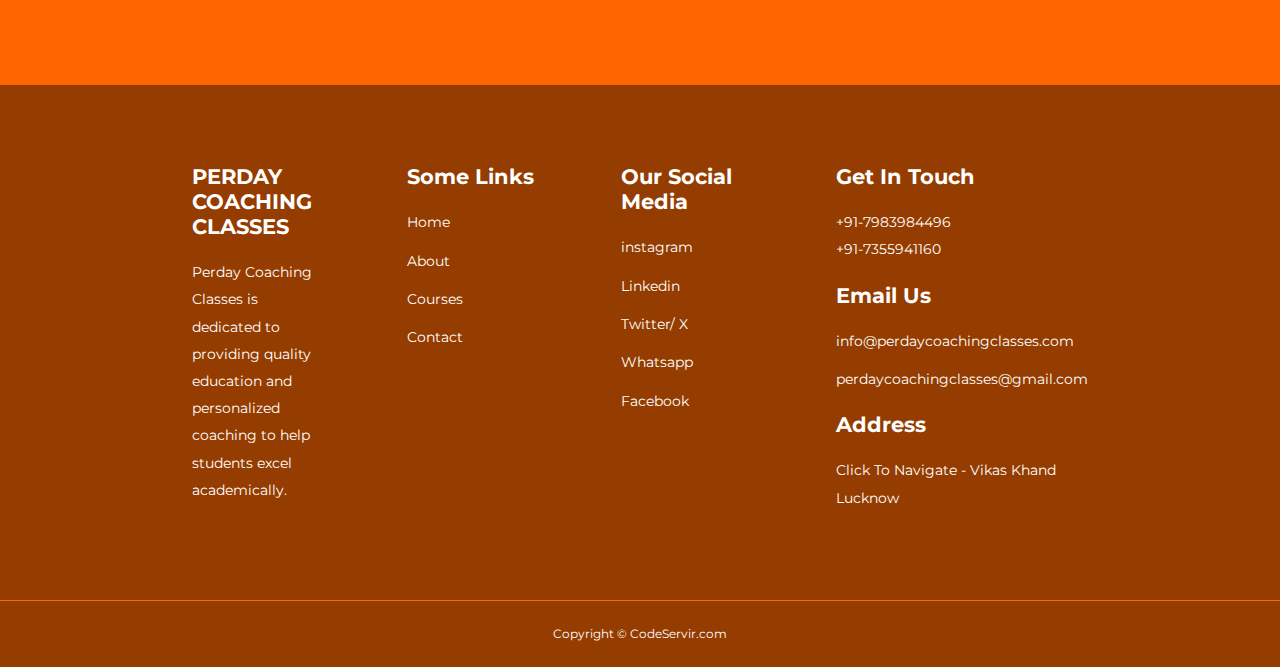
==== commit 39a3f793: "hello pritam kdf" ====
--- a/index.html
+++ b/index.html
@@ -97,7 +97,7 @@
             their fullest potential with confidence and competence.
           </p>
           <a
-            href="courses.html"
+            href="contact.html"
             style="background-color: white; color: black"
             class="btn btn-primary"
             >Enroll Yourself With Us</a
@@ -121,7 +121,7 @@
             ensure a comprehensive understanding of each subject, fostering both
             academic excellence and personal growth.
           </p>
-          <a href="#" class="btn">Learn More</a>
+          <a href="/" class="btn">Learn More</a>
         </div>
 
         <div class="categories_right">
@@ -206,7 +206,7 @@
               thinking through interactive experiments and real-world
               applications.
             </p>
-            <a href="courses.html" class="btn btn-primary">Learn More</a>
+            <a href="/" class="btn btn-primary">Learn More</a>
           </div>
         </article>
         <article class="course">
@@ -221,7 +221,7 @@
               and analytical skills for academic success.
             </p>
 
-            <a href="courses.html" class="btn btn-primary">Learn More</a>
+            <a href="/" class="btn btn-primary">Learn More</a>
           </div>
         </article>
         <article class="course">
@@ -236,7 +236,7 @@
               to foster critical thinking.
             </p>
 
-            <a href="courses.html" class="btn btn-primary">Learn More</a>
+            <a href="/" class="btn btn-primary">Learn More</a>
           </div>
         </article>
         <article class="course">
@@ -251,7 +251,7 @@
               understanding of the chemical world.
             </p>
 
-            <a href="courses.html" class="btn btn-primary">Learn More</a>
+            <a href="/" class="btn btn-primary">Learn More</a>
           </div>
         </article>
         <article class="course">
@@ -266,7 +266,7 @@
               study plans and practice tests.
             </p>
 
-            <a href="courses.html" class="btn btn-primary">Learn More</a>
+            <a href="/" class="btn btn-primary">Learn More</a>
           </div>
         </article>
         <article class="course">
@@ -281,7 +281,7 @@
               age.
             </p>
 
-            <a href="courses.html" class="btn btn-primary">Learn More</a>
+            <a href="/" class="btn btn-primary">Learn More</a>
           </div>
         </article>
       </div>
@@ -377,7 +377,7 @@
       <div class="swiper-wrapper">
         <article class="testimonial swiper-slide">
           <div class="avatar">
-            <img src="./images/avatar1.jpg" alt="" />
+            <img src="./assets/student1.jpg" alt="" />
           </div>
           <div class="testimonial_info">
             <h5>Rajesh Gupta</h5>
@@ -399,7 +399,7 @@
 
         <article class="testimonial swiper-slide">
           <div class="avatar">
-            <img src="./images/avatar2.jpg" alt="" />
+            <img src="./assets/student2.jpg" alt="" />
           </div>
           <div class="testimonial_info">
             <h5>Shreya Patel</h5>
@@ -420,10 +420,10 @@
 
         <article class="testimonial swiper-slide">
           <div class="avatar">
-            <img src="./images/avatar3.jpg" alt="" />
+            <img src="./assets/student3.jpg" alt="" />
           </div>
           <div class="testimonial_info">
-            <h5>Amit Kumar</h5>
+            <h5>Amiti Kumari</h5>
             <small>Student</small>
             <div class="testimonial_body">
               <p>
@@ -441,7 +441,7 @@
 
         <article class="testimonial swiper-slide">
           <div class="avatar">
-            <img src="./images/avatar4.jpg" alt="" />
+            <img src="./assets/student4.jpg" alt="" />
           </div>
           <div class="testimonial_info">
             <h5>Priya Sharma</h5>
@@ -462,7 +462,7 @@
 
         <article class="testimonial swiper-slide">
           <div class="avatar">
-            <img src="./images/avatar5.jpg" alt="" />
+            <img src="./assets/student5.jpg" alt="" />
           </div>
           <div class="testimonial_info">
             <h5>Aditya Singh</h5>
@@ -482,7 +482,7 @@
 
         <article class="testimonial swiper-slide">
           <div class="avatar">
-            <img src="./images/avatar6.jpg" alt="" />
+            <img src="./assets/student 6.jpg" alt="" />
           </div>
           <div class="testimonial_info">
             <h5>Neha Patel</h5>
@@ -520,9 +520,9 @@
           <h4>Some Links</h4>
           <ul class="permalinks">
             <li><a href="index.html">Home</a></li>
-            <li><a href="index.html">About</a></li>
-            <li><a href="index.html">Courses</a></li>
-            <li><a href="index.html">Contact</a></li>
+            <li><a href="about.html">About</a></li>
+            <li><a href="courses.html">Courses</a></li>
+            <li><a href="contact.html">Contact</a></li>
           </ul>
         </div>
 
@@ -530,35 +530,30 @@
           <h4>Our Social Media</h4>
           <ul class="social_icons">
             <li>
-              <a href="#">
-                <a href="https://instagram.com"
-                  ><i class="uil uil-instagram"></i
-                ></a>
-                instagram</a
+              <a
+                href="https://www.instagram.com/perday_coaching_classes?igsh=YzE3eHE4NTNidHFv"
+                ><i class="uil uil-instagram"></i>instagram</a
               >
             </li>
             <li>
-              <a href="#">
-                <a href="https://linkdin.com"
-                  ><i class="uil uil-linkedin-alt"></i
-                ></a>
-                Linkedin</a
+              <a href="https://linkdin.com"
+                ><i class="uil uil-linkedin-alt"></i>Linkedin</a
               >
             </li>
             <li>
-              <a href="#">
-                <a href="https://twitter.com"
-                  ><i class="uil uil-twitter-alt"></i
-                ></a>
-                Twitter/ X</a
+              <a href="https://twitter.com"
+                ><i class="uil uil-twitter-alt"></i> Twitter/ X</a
               >
             </li>
             <li>
-              <a href="#">
-                <a href="https://whatsapp.com"
-                  ><i class="uil uil-whatsapp"></i
-                ></a>
-                Whatsapp</a
+              <a href="https://whatsapp.com"
+                ><i class="uil uil-whatsapp"></i>Whatsapp</a
+              >
+            </li>
+            <li>
+              <a
+                href="https://www.facebook.com/profile.php?id=61560362107134&mibextid=ZbWKwL"
+                ><i class="uil uil-facebook"></i>Facebook</a
               >
             </li>
             <!-- Add more social media icons as needed -->
@@ -568,21 +563,35 @@
         <div class="footer_3">
           <h4>Get In Touch</h4>
           <div>
-            <p>+91-9455791624</p>
-            <p>+91-8386963382</p>
+            <p>+91-7983984496</p>
+            <p>+91-7355941160</p>
           </div>
 
           <h4 style="margin-top: 20px">Email Us</h4>
 
           <ul class="permalinks">
-            <li><a href="index.html">info@perdaycoaching.com </a></li>
-            <li><a href="index.html">perdaycoaching@gmail.com</a></li>
+            <li><a href="index.html">info@perdaycoachingclasses.com </a></li>
+            <li><a href="index.html">perdaycoachingclasses@gmail.com</a></li>
           </ul>
+
+          <h4 style="margin-top: 20px">Address</h4>
+
+          <ul class="permalinks">
+            <li>
+              <a
+                href="https://www.google.com/maps/dir/?api=1&destination=26.845352, 80.995612"
+                >Click To Navigate - Vikas Khand Lucknow
+              </a>
+            </li>
+          </ul>
         </div>
       </div>
 
       <div class="footer_copyright">
-        <small>Copyright &copy; Hello pritam kumar sharma </small>
+        <small
+          >Copyright &copy;
+          <a href="https://www.codeservir.com/  ">CodeServir.com </a></small
+        >
       </div>
     </footer>
 
--- a/css/style.css
+++ b/css/style.css
@@ -810,3 +810,43 @@
 .right {
     flex: 2;
 }
+
+
+
+
+
+/* for map  */
+
+.map_container {
+  display: flex;
+  justify-content: center;
+  margin: 20px; /* Adjust as needed */
+}
+
+.map_container iframe {
+  max-width: 100%;
+  border-radius: 39px;
+}
+
+ .nav_button {
+        display: inline-block;
+        padding: 10px 20px;
+        font-size: 16px;
+        font-weight: bold;
+        text-align: center;
+        text-decoration: none;
+        background-color: #ffa600;
+        color: white;
+        border-radius: 5px;
+        transition: background-color 0.3s;
+      }
+
+      .nav_button:hover {
+        background-color: #453e00;
+      }
+
+      .button_container {
+        display: flex;
+        justify-content: center;
+        margin: 20px;
+      }
--- a/css/style.css
+++ b/css/style.css
@@ -810,3 +810,43 @@
 .right {
     flex: 2;
 }
+
+
+
+
+
+/* for map  */
+
+.map_container {
+  display: flex;
+  justify-content: center;
+  margin: 20px; /* Adjust as needed */
+}
+
+.map_container iframe {
+  max-width: 100%;
+  border-radius: 39px;
+}
+
+ .nav_button {
+        display: inline-block;
+        padding: 10px 20px;
+        font-size: 16px;
+        font-weight: bold;
+        text-align: center;
+        text-decoration: none;
+        background-color: #ffa600;
+        color: white;
+        border-radius: 5px;
+        transition: background-color 0.3s;
+      }
+
+      .nav_button:hover {
+        background-color: #453e00;
+      }
+
+      .button_container {
+        display: flex;
+        justify-content: center;
+        margin: 20px;
+      }
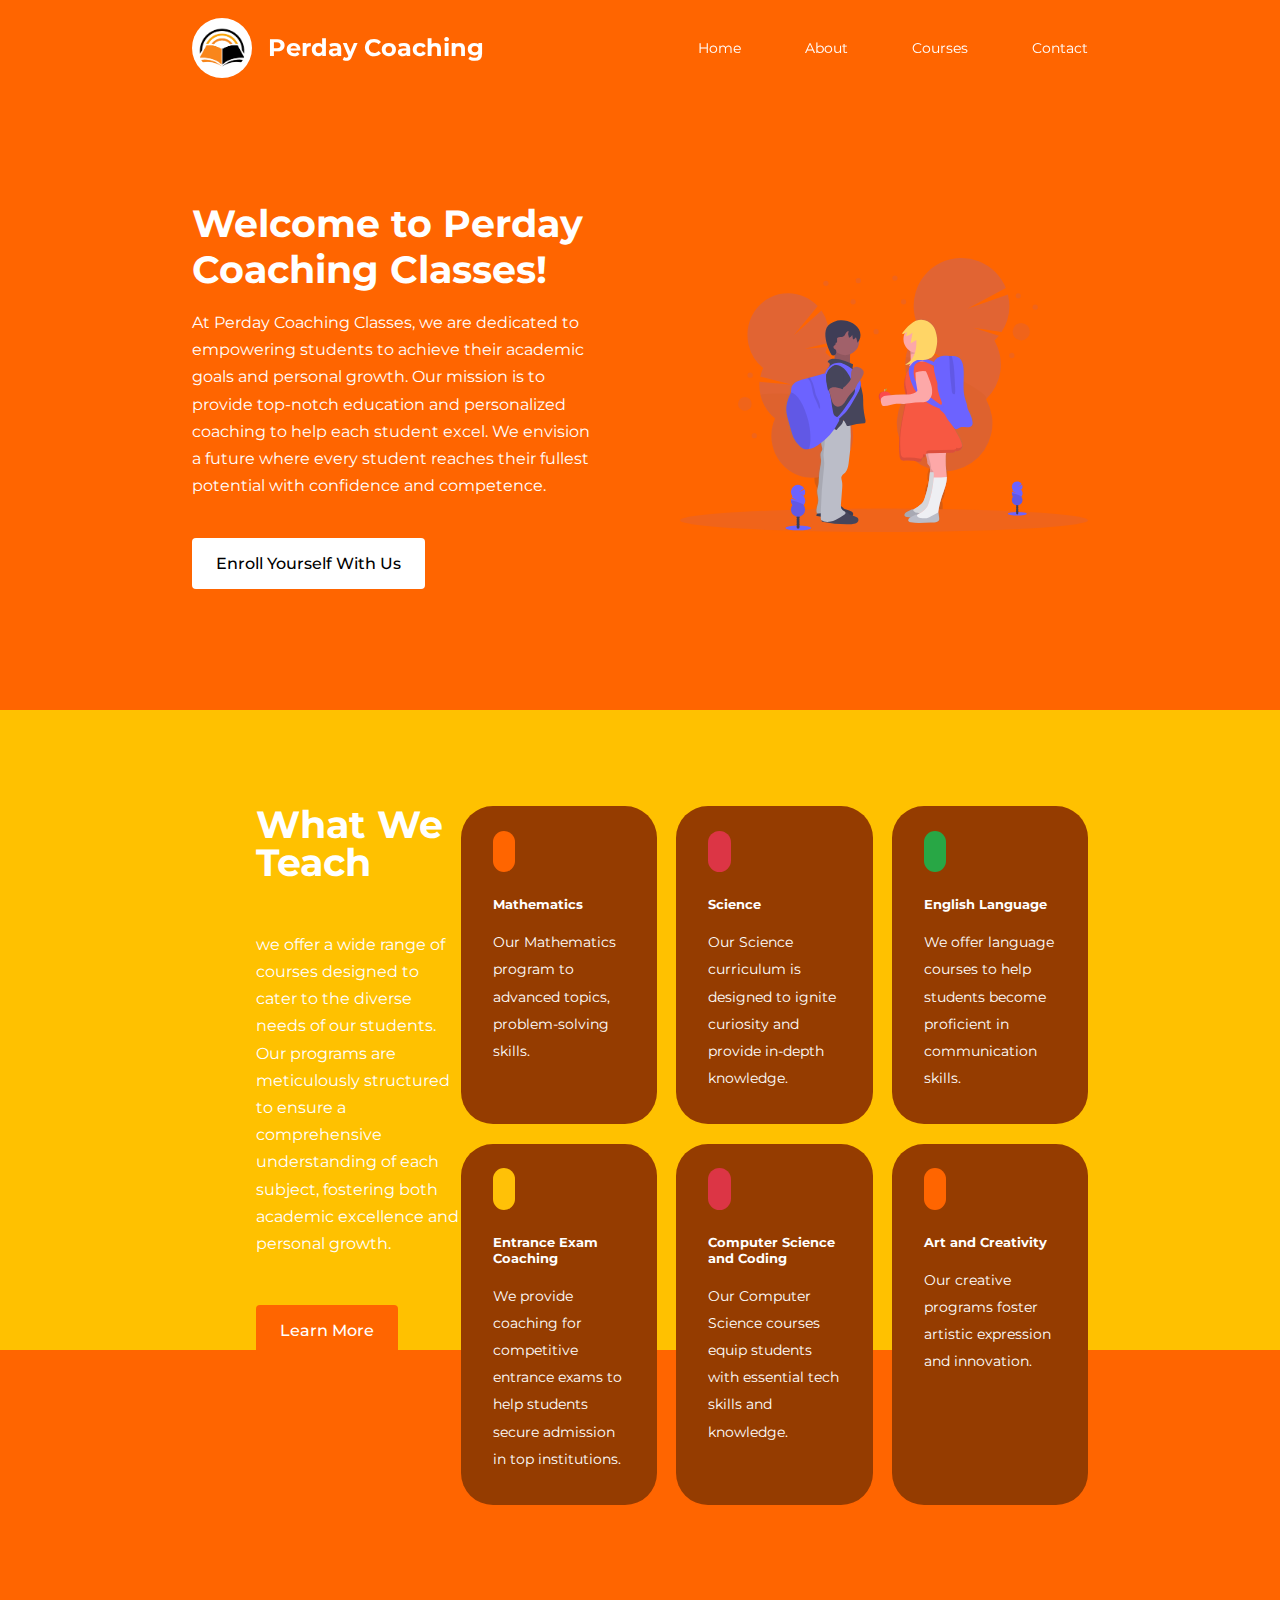
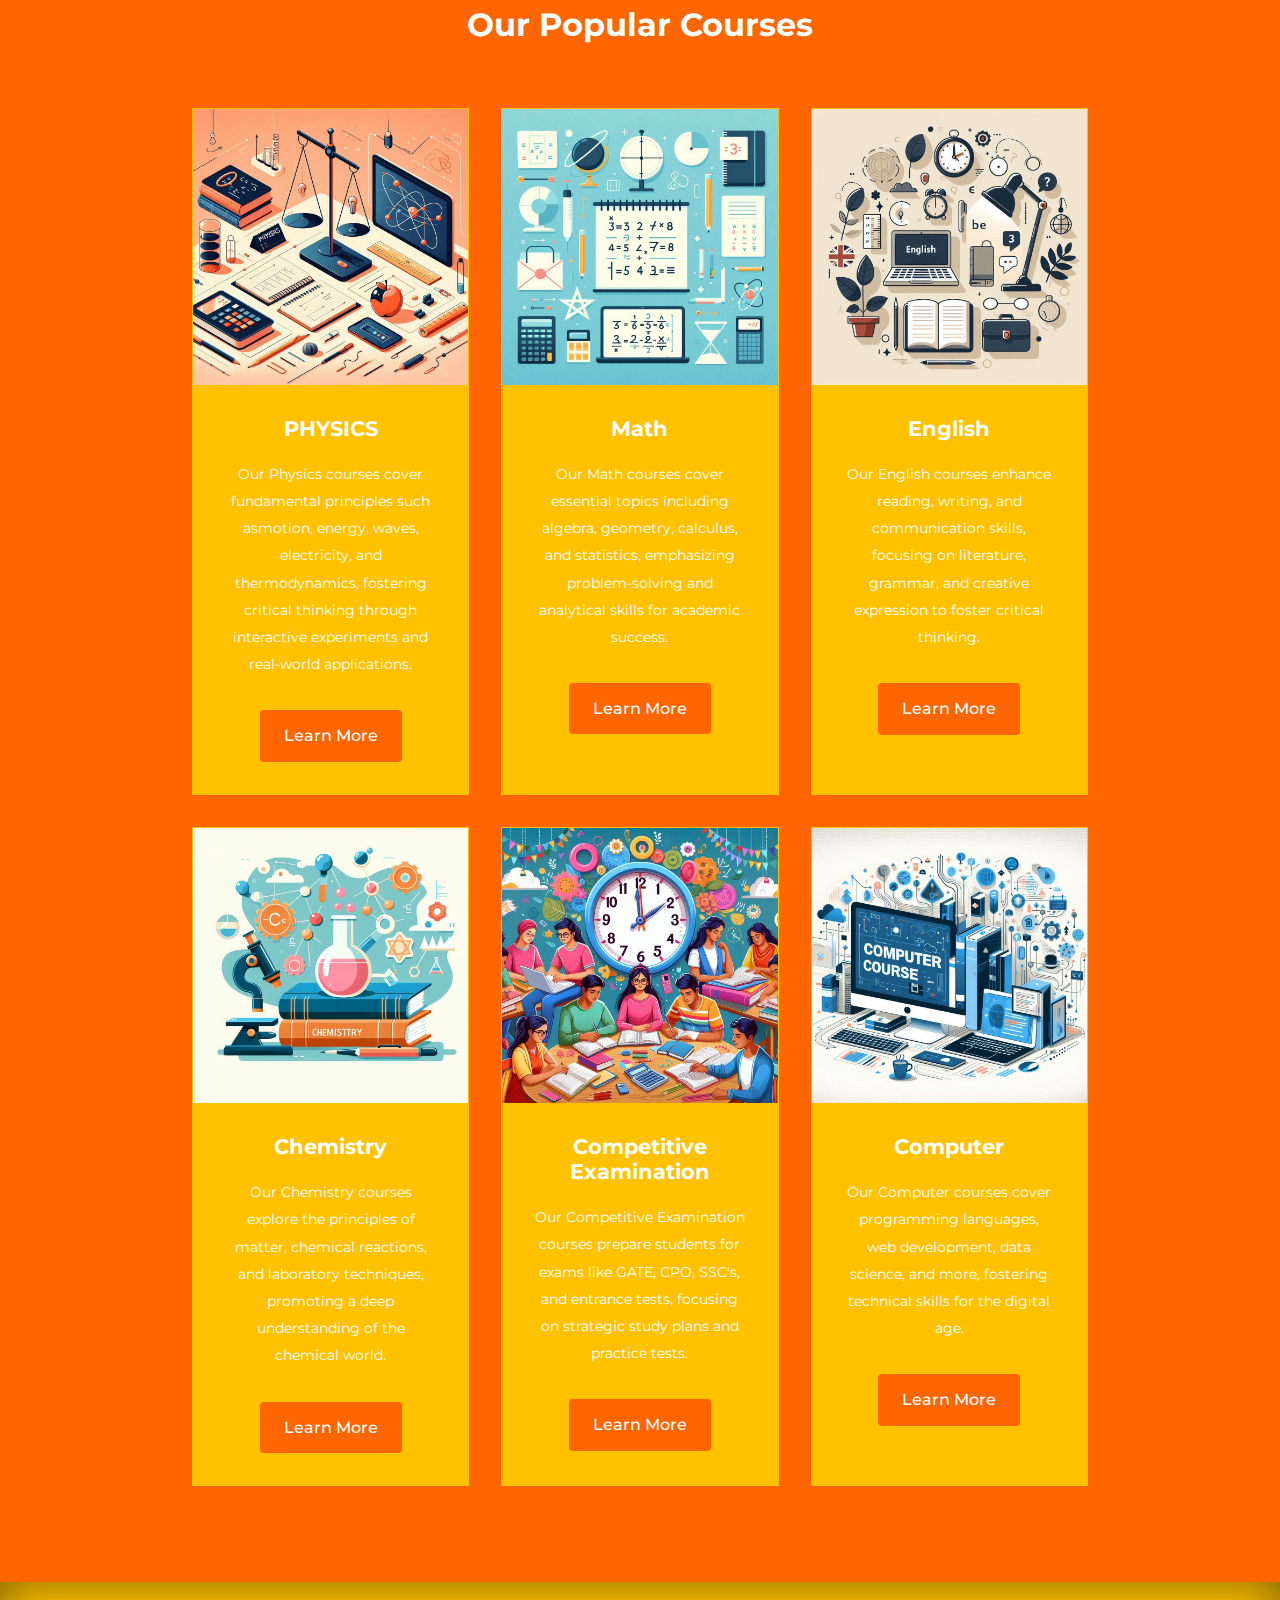
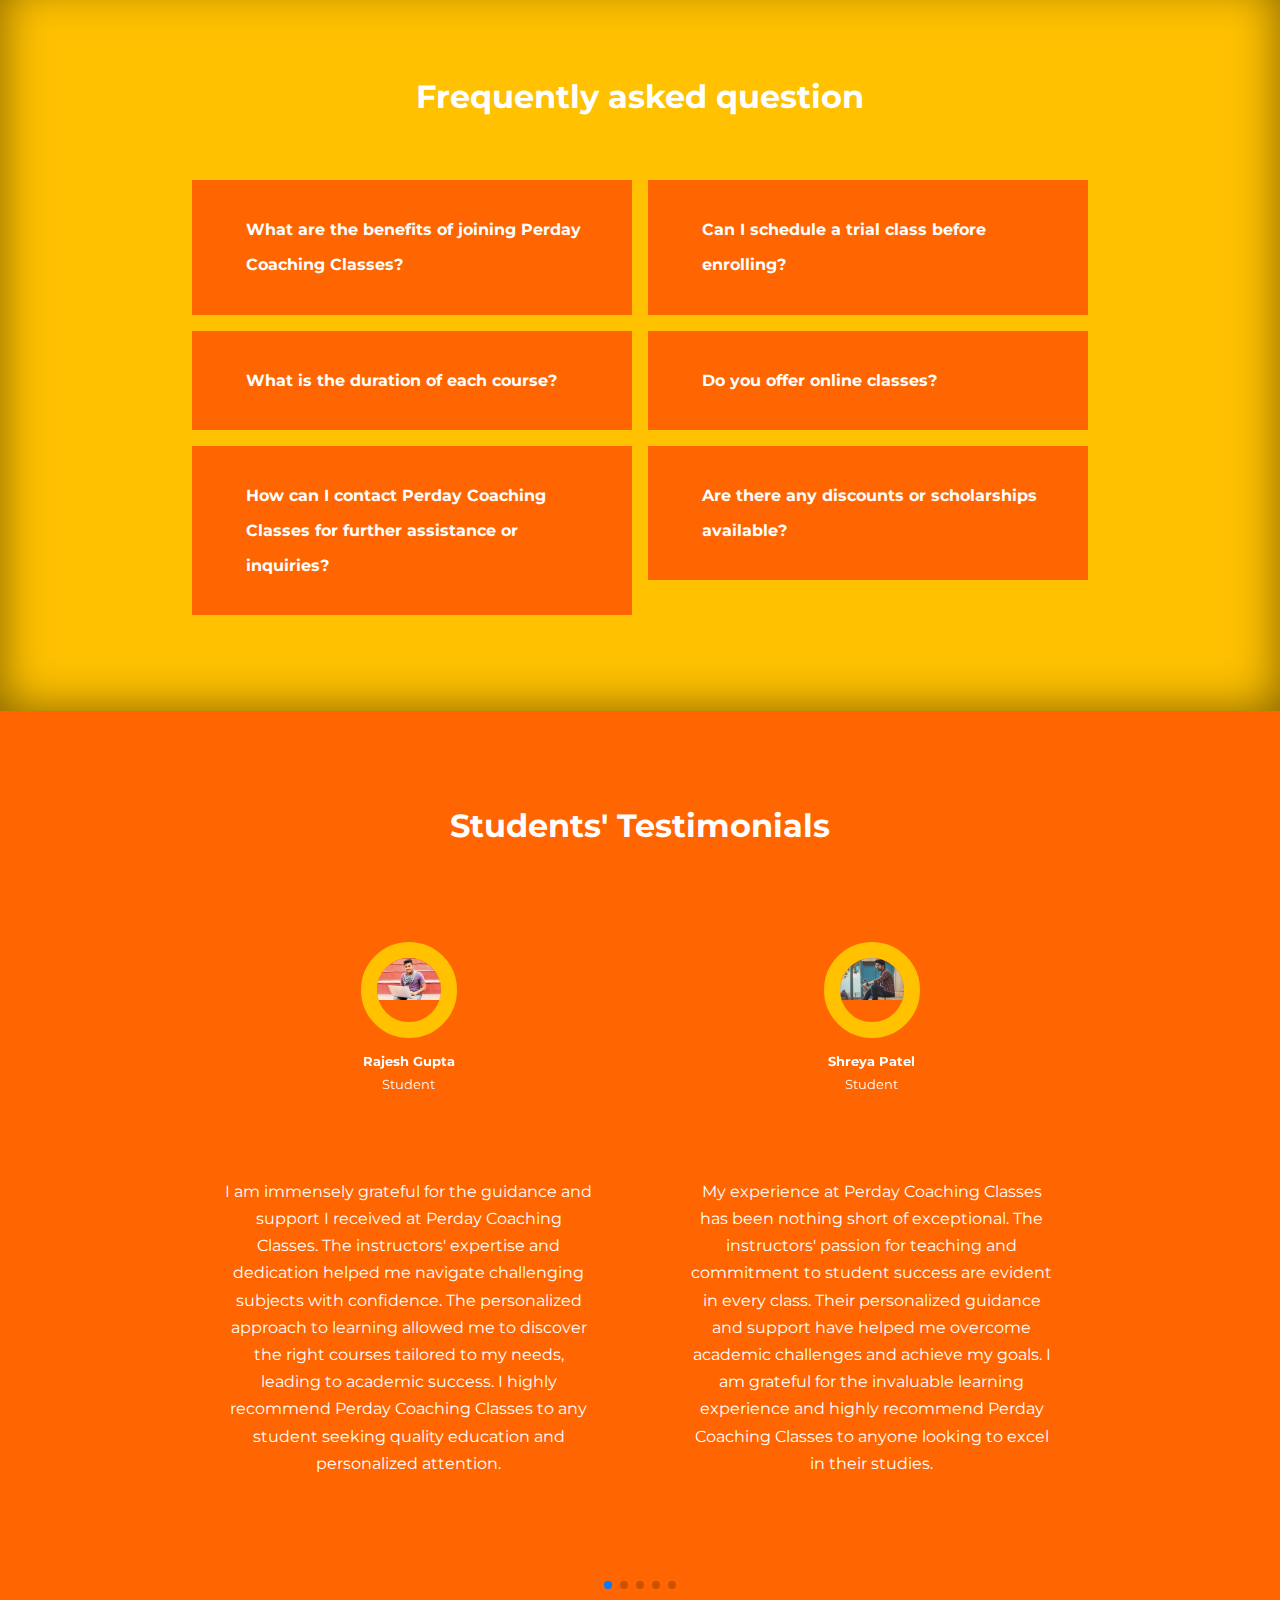
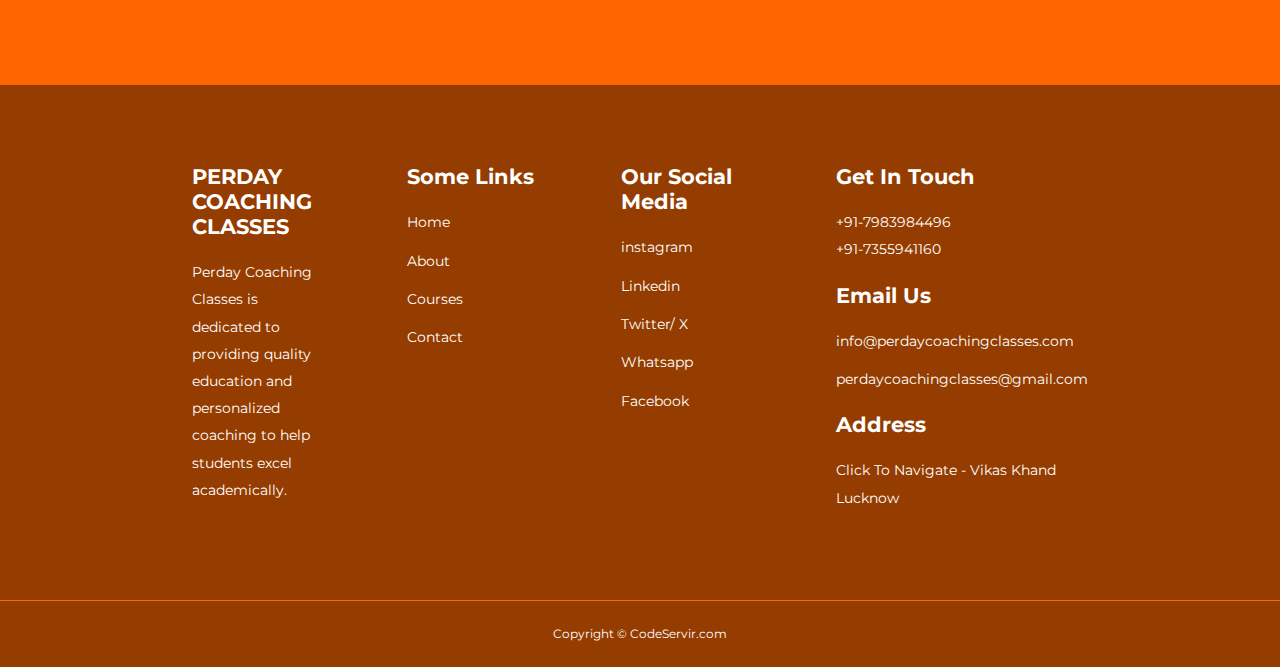
==== commit 85e75f25: "hello" ====
--- a/index.html
+++ b/index.html
@@ -127,58 +127,50 @@
         <div class="categories_right">
           <article class="category">
             <span class="category_icon"
-              ><i class="uil uil-bitcoin-circle"></i>
+              ><i class="uil uil-calculator"></i>
             </span>
             <h5>Mathematics</h5>
             <p>
               Our Mathematics program to advanced topics, problem-solving
               skills.
+            </p>
+          </article>
+          <article class="category">
+            <span class="category_icon"><i class="uil uil-flask"></i> </span>
+            <h5>Science</h5>
+            <p>
+              Our Science curriculum is designed to ignite curiosity and provide
+              in-depth knowledge.
             </p>
           </article>
           <article class="category">
             <span class="category_icon"
-              ><i class="uil uil-bitcoin-circle"></i>
+              ><i class="uil uil-book-open"></i>
             </span>
-            <h5>Science</h5>
-            <p>
-              Our Science curriculum is designed to ignite curiosity and provide
-              in-depth knowledge.
+            <h5>English Language</h5>
+            <p>
+              We offer language courses to help students become proficient in
+              communication skills.
             </p>
           </article>
           <article class="category">
-            <span class="category_icon"
-              ><i class="uil uil-bitcoin-circle"></i>
-            </span>
-            <h5>English Language</h5>
-            <p>
-              We offer language courses to help students become proficient in
-              communication skills.
+            <span class="category_icon"><i class="uil uil-file-alt"></i> </span>
+            <h5>Entrance Exam Coaching</h5>
+            <p>
+              We provide coaching for competitive entrance exams to help
+              students secure admission in top institutions.
             </p>
           </article>
           <article class="category">
-            <span class="category_icon"
-              ><i class="uil uil-bitcoin-circle"></i>
-            </span>
-            <h5>Entrance Exam Coaching</h5>
-            <p>
-              We provide coaching for competitive entrance exams to help
-              students secure admission in top institutions.
+            <span class="category_icon"><i class="uil uil-desktop"></i> </span>
+            <h5>Computer Science and Coding</h5>
+            <p>
+              Our Computer Science courses equip students with essential tech
+              skills and knowledge.
             </p>
           </article>
           <article class="category">
-            <span class="category_icon"
-              ><i class="uil uil-bitcoin-circle"></i>
-            </span>
-            <h5>Computer Science and Coding</h5>
-            <p>
-              Our Computer Science courses equip students with essential tech
-              skills and knowledge.
-            </p>
-          </article>
-          <article class="category">
-            <span class="category_icon"
-              ><i class="uil uil-bitcoin-circle"></i>
-            </span>
+            <span class="category_icon"><i class="uil uil-palette"></i> </span>
             <h5>Art and Creativity</h5>
             <p>
               Our creative programs foster artistic expression and innovation.
@@ -201,7 +193,7 @@
           <div class="course_info">
             <h4>PHYSICS</h4>
             <p>
-              Our Physics courses cover fundamental principles such as motion,
+              Our Physics courses cover fundamental principles such asmotion,
               energy, waves, electricity, and thermodynamics, fostering critical
               thinking through interactive experiments and real-world
               applications.
@@ -256,7 +248,7 @@
         </article>
         <article class="course">
           <div class="course_image">
-            <img src="/assets/cometitiveperday.png" />
+            <img src="/assets/competitivePerday.png" />
           </div>
           <div class="course_info">
             <h4>Competitive Examination</h4>
